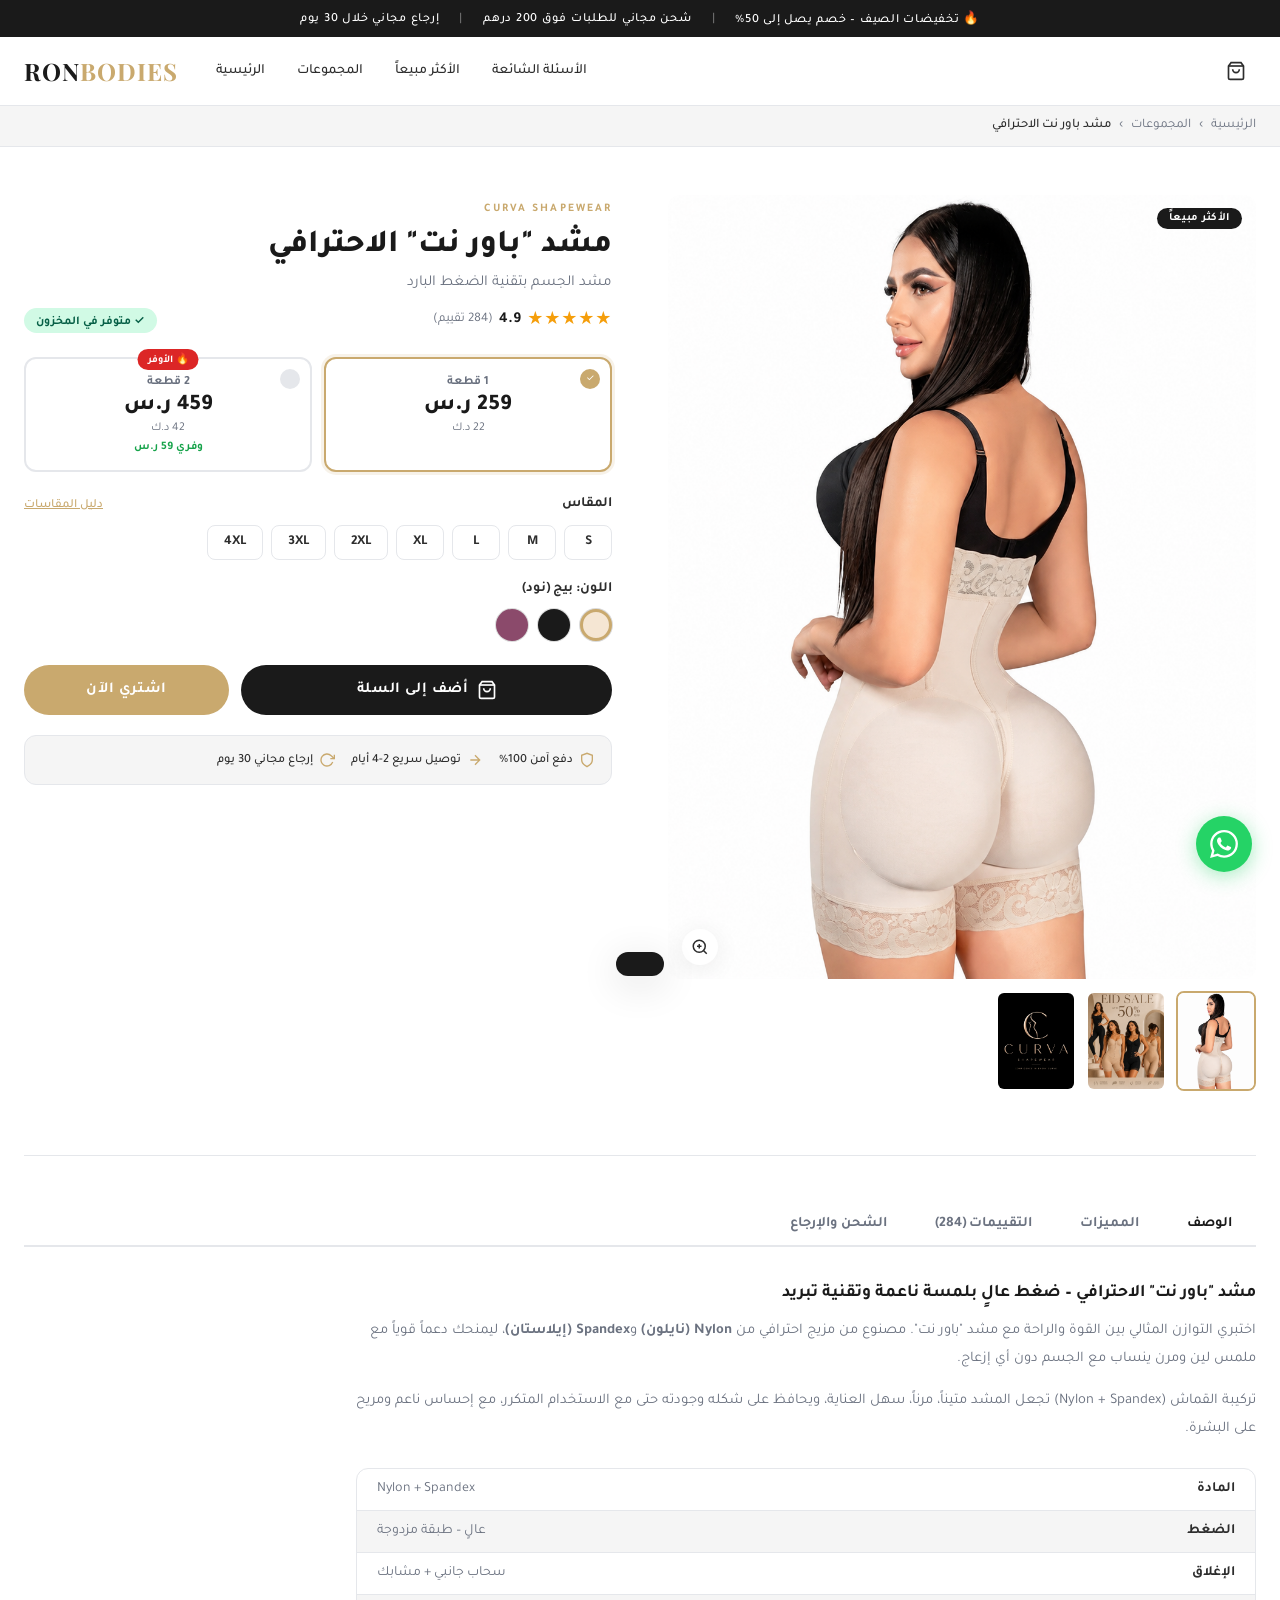
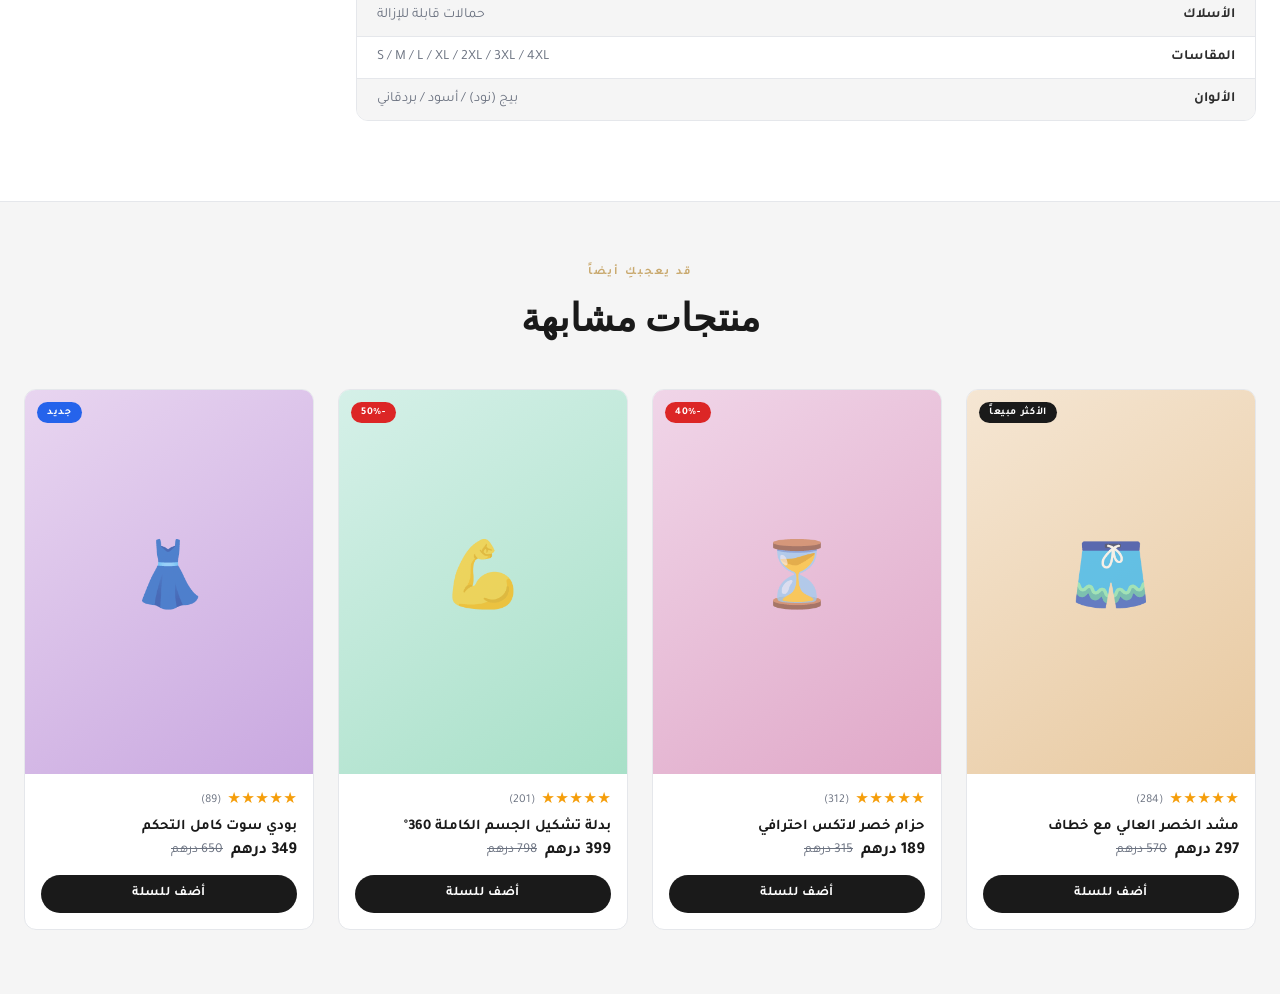
==== product.html @ 8ddd1f54 "Add PowerNet product page, real images, clickable cards - product.html: full Arabic product detail p" ====
<!DOCTYPE html>
<html lang="ar" dir="rtl">
<head>
  <meta charset="UTF-8" />
  <meta name="viewport" content="width=device-width, initial-scale=1.0" />
  <title>مشد باور نت الاحترافي – RonBodies</title>
  <link rel="stylesheet" href="css/styles.css" />
  <link rel="stylesheet" href="css/product.css" />
  <link rel="preconnect" href="https://fonts.googleapis.com" />
  <link href="https://fonts.googleapis.com/css2?family=Inter:wght@300;400;500;600;700;800&family=Playfair+Display:wght@400;600;700&family=Tajawal:wght@300;400;500;700;800&display=swap" rel="stylesheet" />
</head>
<body class="rtl-page">

  <!-- Announcement Bar -->
  <div class="announcement-bar">
    <div class="announcement-inner">
      <span>🔥 تخفيضات الصيف – خصم يصل إلى 50%</span>
      <span class="sep">|</span>
      <span>شحن مجاني للطلبات فوق 200 درهم</span>
      <span class="sep">|</span>
      <span>إرجاع مجاني خلال 30 يوم</span>
    </div>
  </div>

  <!-- Header -->
  <header class="header" id="mainHeader">
    <div class="header-inner">
      <button class="hamburger" id="hamburgerBtn"><span></span><span></span><span></span></button>
      <a href="index.html" class="logo">RON<span>BODIES</span></a>
      <nav class="nav-main">
        <ul>
          <li><a href="index.html">الرئيسية</a></li>
          <li><a href="index.html#collections">المجموعات</a></li>
          <li><a href="index.html#bestsellers">الأكثر مبيعاً</a></li>
          <li><a href="index.html#faq">الأسئلة الشائعة</a></li>
        </ul>
      </nav>
      <div class="header-actions">
        <button class="icon-btn" aria-label="Cart" onclick="toggleCart()">
          <svg width="20" height="20" viewBox="0 0 24 24" fill="none" stroke="currentColor" stroke-width="2"><path d="M6 2L3 6v14a2 2 0 0 0 2 2h14a2 2 0 0 0 2-2V6l-3-4z"/><line x1="3" y1="6" x2="21" y2="6"/><path d="M16 10a4 4 0 0 1-8 0"/></svg>
          <span class="cart-count" id="cartCount">0</span>
        </button>
      </div>
    </div>
  </header>

  <!-- Cart Drawer -->
  <div class="cart-overlay" id="cartOverlay" onclick="toggleCart()"></div>
  <aside class="cart-drawer" id="cartDrawer">
    <div class="cart-header">
      <h3>سلة التسوق (<span id="cartItemCount">0</span>)</h3>
      <button onclick="toggleCart()">✕</button>
    </div>
    <div class="cart-body" id="cartBody">
      <div class="cart-empty">
        <svg width="60" height="60" viewBox="0 0 24 24" fill="none" stroke="#ccc" stroke-width="1.5"><path d="M6 2L3 6v14a2 2 0 0 0 2 2h14a2 2 0 0 0 2-2V6l-3-4z"/><line x1="3" y1="6" x2="21" y2="6"/><path d="M16 10a4 4 0 0 1-8 0"/></svg>
        <p>السلة فارغة</p>
        <button onclick="toggleCart()">متابعة التسوق</button>
      </div>
    </div>
  </aside>

  <!-- Breadcrumb -->
  <div class="breadcrumb-bar">
    <div class="container">
      <nav class="breadcrumb">
        <a href="index.html">الرئيسية</a>
        <span>›</span>
        <a href="index.html#collections">المجموعات</a>
        <span>›</span>
        <span>مشد باور نت الاحترافي</span>
      </nav>
    </div>
  </div>

  <!-- Product Section -->
  <section class="product-page">
    <div class="container">
      <div class="product-layout">

        <!-- Image Gallery -->
        <div class="product-gallery">
          <div class="gallery-main">
            <img src="images/products/powernet-bodysuit.png" alt="مشد باور نت الاحترافي" id="mainImage" />
            <button class="gallery-zoom" onclick="openLightbox()">
              <svg width="18" height="18" viewBox="0 0 24 24" fill="none" stroke="currentColor" stroke-width="2"><circle cx="11" cy="11" r="8"/><path d="M21 21l-4.35-4.35"/><line x1="11" y1="8" x2="11" y2="14"/><line x1="8" y1="11" x2="14" y2="11"/></svg>
            </button>
            <div class="gallery-badge-wrap">
              <span class="gallery-badge">الأكثر مبيعاً</span>
            </div>
          </div>
          <div class="gallery-thumbs">
            <div class="thumb active" onclick="switchImage(this, 'images/products/powernet-bodysuit.png')">
              <img src="images/products/powernet-bodysuit.png" alt="صورة 1" />
            </div>
            <div class="thumb" onclick="switchImage(this, 'images/hero/hero-bg.png')">
              <img src="images/hero/hero-bg.png" alt="صورة 2" />
            </div>
            <div class="thumb" onclick="switchImage(this, 'images/logo/logo.png')">
              <img src="images/logo/logo.png" alt="الشعار" />
            </div>
          </div>
        </div>

        <!-- Product Info -->
        <div class="product-details" id="productDetails">

          <!-- Brand -->
          <div class="product-brand">CURVA SHAPEWEAR</div>

          <!-- Title -->
          <h1 class="product-title">مشد "باور نت" الاحترافي</h1>
          <p class="product-subtitle">مشد الجسم بتقنية الضغط البارد</p>

          <!-- Rating -->
          <div class="product-meta-row">
            <div class="product-rating-row">
              <span class="stars-lg">★★★★★</span>
              <span class="rating-num">4.9</span>
              <span class="rating-reviews">(284 تقييم)</span>
            </div>
            <span class="stock-badge">✓ متوفر في المخزون</span>
          </div>

          <!-- Pricing Box -->
          <div class="pricing-box">
            <div class="pricing-options">
              <div class="pricing-option active" id="qty1" onclick="selectQty(1)">
                <div class="pricing-option-inner">
                  <div class="pricing-qty-badge">1 قطعة</div>
                  <div class="pricing-amount">259 ر.س</div>
                  <div class="pricing-kwd">22 د.ك</div>
                </div>
                <div class="pricing-check">✓</div>
              </div>
              <div class="pricing-option" id="qty2" onclick="selectQty(2)">
                <div class="pricing-hot">🔥 الأوفر</div>
                <div class="pricing-option-inner">
                  <div class="pricing-qty-badge">2 قطعة</div>
                  <div class="pricing-amount">459 ر.س</div>
                  <div class="pricing-kwd">42 د.ك</div>
                </div>
                <div class="pricing-save">وفري 59 ر.س</div>
                <div class="pricing-check">✓</div>
              </div>
            </div>
          </div>

          <!-- Size Selector -->
          <div class="size-section">
            <div class="size-header">
              <span class="size-label">المقاس</span>
              <button class="size-guide-btn" onclick="toggleSizeGuide()">دليل المقاسات</button>
            </div>
            <div class="size-grid">
              <button class="sz-btn" onclick="selectSz(this)">S</button>
              <button class="sz-btn" onclick="selectSz(this)">M</button>
              <button class="sz-btn" onclick="selectSz(this)">L</button>
              <button class="sz-btn" onclick="selectSz(this)">XL</button>
              <button class="sz-btn" onclick="selectSz(this)">2XL</button>
              <button class="sz-btn" onclick="selectSz(this)">3XL</button>
              <button class="sz-btn" onclick="selectSz(this)">4XL</button>
            </div>
            <!-- Size Guide Popup -->
            <div class="size-guide-table" id="sizeGuideTable">
              <table>
                <thead><tr><th>المقاس</th><th>الخصر (سم)</th><th>الوركين (سم)</th><th>الوزن (كغ)</th></tr></thead>
                <tbody>
                  <tr><td>S</td><td>60–65</td><td>86–90</td><td>50–60</td></tr>
                  <tr><td>M</td><td>66–72</td><td>91–96</td><td>61–70</td></tr>
                  <tr><td>L</td><td>73–80</td><td>97–103</td><td>71–80</td></tr>
                  <tr><td>XL</td><td>81–88</td><td>104–110</td><td>81–93</td></tr>
                  <tr><td>2XL</td><td>89–96</td><td>111–118</td><td>94–105</td></tr>
                  <tr><td>3XL</td><td>97–105</td><td>119–127</td><td>106–120</td></tr>
                  <tr><td>4XL</td><td>106–115</td><td>128–136</td><td>121–135</td></tr>
                </tbody>
              </table>
            </div>
          </div>

          <!-- Color -->
          <div class="color-section">
            <span class="size-label">اللون: <strong id="colorName">بيج (نود)</strong></span>
            <div class="color-row">
              <button class="color-swatch active" style="background:#f5e6d3; border-color: var(--gold);" onclick="selectColor(this, 'بيج (نود)')"></button>
              <button class="color-swatch" style="background:#1a1a1a;" onclick="selectColor(this, 'أسود')"></button>
              <button class="color-swatch" style="background:#8b4a6b;" onclick="selectColor(this, 'بردقاني')"></button>
            </div>
          </div>

          <!-- CTA Buttons -->
          <div class="cta-buttons">
            <button class="btn-atc" id="atcBtn" onclick="handleAddToCart()">
              <svg width="20" height="20" viewBox="0 0 24 24" fill="none" stroke="currentColor" stroke-width="2"><path d="M6 2L3 6v14a2 2 0 0 0 2 2h14a2 2 0 0 0 2-2V6l-3-4z"/><line x1="3" y1="6" x2="21" y2="6"/><path d="M16 10a4 4 0 0 1-8 0"/></svg>
              أضف إلى السلة
            </button>
            <button class="btn-buynow" onclick="handleBuyNow()">اشتري الآن</button>
          </div>

          <!-- Trust Mini Badges -->
          <div class="trust-mini">
            <div class="trust-mini-item">
              <svg width="16" height="16" viewBox="0 0 24 24" fill="none" stroke="currentColor" stroke-width="2"><path d="M12 22s8-4 8-10V5l-8-3-8 3v7c0 6 8 10 8 10z"/></svg>
              دفع آمن 100%
            </div>
            <div class="trust-mini-item">
              <svg width="16" height="16" viewBox="0 0 24 24" fill="none" stroke="currentColor" stroke-width="2"><path d="M5 12h14M12 5l7 7-7 7"/></svg>
              توصيل سريع 2-4 أيام
            </div>
            <div class="trust-mini-item">
              <svg width="16" height="16" viewBox="0 0 24 24" fill="none" stroke="currentColor" stroke-width="2"><polyline points="23 4 23 10 17 10"/><path d="M20.49 15a9 9 0 1 1-2.12-9.36L23 10"/></svg>
              إرجاع مجاني 30 يوم
            </div>
          </div>

        </div>
      </div>

      <!-- Product Tabs -->
      <div class="product-tabs">
        <div class="tabs-nav">
          <button class="tab-btn active" onclick="switchTab(this, 'desc')">الوصف</button>
          <button class="tab-btn" onclick="switchTab(this, 'features')">المميزات</button>
          <button class="tab-btn" onclick="switchTab(this, 'reviews')">التقييمات (284)</button>
          <button class="tab-btn" onclick="switchTab(this, 'shipping')">الشحن والإرجاع</button>
        </div>

        <!-- Description Tab -->
        <div class="tab-panel active" id="tab-desc">
          <div class="tab-content-inner">
            <h3>مشد "باور نت" الاحترافي – ضغط عالٍ بلمسة ناعمة وتقنية تبريد</h3>
            <p>اختبري التوازن المثالي بين القوة والراحة مع مشد "باور نت". مصنوع من مزيج احترافي من <strong>Nylon (نايلون)</strong> و<strong>Spandex (إيلاستان)</strong>، ليمنحك دعماً قوياً مع ملمس لين ومرن ينساب مع الجسم دون أي إزعاج.</p>
            <p>تركيبة القماش (Nylon + Spandex) تجعل المشد متيناً، مرناً، سهل العناية، ويحافظ على شكله وجودته حتى مع الاستخدام المتكرر، مع إحساس ناعم ومريح على البشرة.</p>
            <div class="product-specs">
              <div class="spec-row"><span>المادة</span><span>Nylon + Spandex</span></div>
              <div class="spec-row"><span>الضغط</span><span>عالٍ – طبقة مزدوجة</span></div>
              <div class="spec-row"><span>الإغلاق</span><span>سحاب جانبي + مشابك</span></div>
              <div class="spec-row"><span>الأسلاك</span><span>حمالات قابلة للإزالة</span></div>
              <div class="spec-row"><span>المقاسات</span><span>S / M / L / XL / 2XL / 3XL / 4XL</span></div>
              <div class="spec-row"><span>الألوان</span><span>بيج (نود) / أسود / بردقاني</span></div>
            </div>
          </div>
        </div>

        <!-- Features Tab -->
        <div class="tab-panel" id="tab-features">
          <div class="tab-content-inner">
            <div class="features-grid">
              <div class="feature-item-card">
                <div class="feat-icon">💪</div>
                <h4>دعم الضغط المزدوج</h4>
                <p>نسيج "باور نت" مزدوج الطبقات يوفر شدّاً فعالاً لمنطقة البطن والخصر مع مرونة مريحة.</p>
              </div>
              <div class="feature-item-card">
                <div class="feat-icon">🧵</div>
                <h4>تركيبة مرنة وناعمة</h4>
                <p>مزيج Nylon + Spandex يمنح القماش قوة تحمل عالية مع نعومة فائقة وتمدد مثالي.</p>
              </div>
              <div class="feature-item-card">
                <div class="feat-icon">☀️</div>
                <h4>راحة طوال اليوم</h4>
                <p>القماش خفيف، لين، ولا يسبب تهيجاً حتى مع الاستخدام الطويل.</p>
              </div>
              <div class="feature-item-card">
                <div class="feat-icon">❄️</div>
                <h4>مواد مبردة فاخرة</h4>
                <p>بطانة داخلية تسمح بمرور الهواء وتحافظ على برودة البشرة طوال اليوم.</p>
              </div>
              <div class="feature-item-card">
                <div class="feat-icon">👁️</div>
                <h4>تصميم خفي وقابل للتعديل</h4>
                <p>سحاب جانبي ومشابك لضبط المقاس بدقة ومظهر غير مرئي تحت الملابس.</p>
              </div>
              <div class="feature-item-card">
                <div class="feat-icon">🔒</div>
                <h4>راحة عملية</h4>
                <p>سحاب سفلي ودانتيل بسيليكون يمنع الانزلاق أو الالتفاف أثناء الحركة.</p>
              </div>
            </div>
          </div>
        </div>

        <!-- Reviews Tab -->
        <div class="tab-panel" id="tab-reviews">
          <div class="tab-content-inner">
            <div class="reviews-summary">
              <div class="reviews-score">
                <span class="big-score">4.9</span>
                <div class="big-stars-row">★★★★★</div>
                <span>284 تقييم</span>
              </div>
              <div class="reviews-bars">
                <div class="bar-row"><span>5 ★</span><div class="bar-track"><div class="bar-fill" style="width:88%"></div></div><span>88%</span></div>
                <div class="bar-row"><span>4 ★</span><div class="bar-track"><div class="bar-fill" style="width:9%"></div></div><span>9%</span></div>
                <div class="bar-row"><span>3 ★</span><div class="bar-track"><div class="bar-fill" style="width:2%"></div></div><span>2%</span></div>
                <div class="bar-row"><span>2 ★</span><div class="bar-track"><div class="bar-fill" style="width:1%"></div></div><span>1%</span></div>
                <div class="bar-row"><span>1 ★</span><div class="bar-track"><div class="bar-fill" style="width:0%"></div></div><span>0%</span></div>
              </div>
            </div>
            <div class="reviews-list">
              <div class="review-item">
                <div class="ri-header">
                  <div class="ri-avatar">س</div>
                  <div>
                    <strong>سارة م.</strong>
                    <span class="ri-stars">★★★★★</span>
                  </div>
                  <span class="ri-date">15 مايو 2026</span>
                </div>
                <p>"جودة استثنائية! الضغط مثالي والقماش ناعم جداً. لاحظت الفرق من أول استخدام. التوصيل كان سريع جداً."</p>
                <span class="ri-verified">✓ مشترٍ موثق</span>
              </div>
              <div class="review-item">
                <div class="ri-header">
                  <div class="ri-avatar">ف</div>
                  <div>
                    <strong>فاطمة ع.</strong>
                    <span class="ri-stars">★★★★★</span>
                  </div>
                  <span class="ri-date">3 مايو 2026</span>
                </div>
                <p>"أفضل مشد جربته في حياتي! مريح، لا يسبب أي إزعاج حتى بعد ساعات طويلة. اشتريت قطعتين واستفدت من العرض."</p>
                <span class="ri-verified">✓ مشترٍ موثق</span>
              </div>
              <div class="review-item">
                <div class="ri-header">
                  <div class="ri-avatar">ل</div>
                  <div>
                    <strong>لينا ك.</strong>
                    <span class="ri-stars">★★★★★</span>
                  </div>
                  <span class="ri-date">28 أبريل 2026</span>
                </div>
                <p>"المقاس دقيق جداً وخدمة العملاء ممتازة. أنصح به بشدة لكل من تبحث عن مشد احترافي وفعال."</p>
                <span class="ri-verified">✓ مشترٍ موثق</span>
              </div>
            </div>
          </div>
        </div>

        <!-- Shipping Tab -->
        <div class="tab-panel" id="tab-shipping">
          <div class="tab-content-inner">
            <div class="shipping-grid">
              <div class="shipping-item">
                <svg width="32" height="32" viewBox="0 0 24 24" fill="none" stroke="var(--gold)" stroke-width="1.5"><path d="M5 12h14M12 5l7 7-7 7"/></svg>
                <h4>التوصيل داخل الإمارات</h4>
                <p>2-4 أيام عمل. شحن مجاني على الطلبات فوق 200 درهم.</p>
              </div>
              <div class="shipping-item">
                <svg width="32" height="32" viewBox="0 0 24 24" fill="none" stroke="var(--gold)" stroke-width="1.5"><path d="M5 12h14M12 5l7 7-7 7"/></svg>
                <h4>الشحن السريع</h4>
                <p>1-2 أيام عمل. متاح عند إتمام الطلب بتكلفة إضافية.</p>
              </div>
              <div class="shipping-item">
                <svg width="32" height="32" viewBox="0 0 24 24" fill="none" stroke="var(--gold)" stroke-width="1.5"><polyline points="23 4 23 10 17 10"/><path d="M20.49 15a9 9 0 1 1-2.12-9.36L23 10"/></svg>
                <h4>سياسة الإرجاع</h4>
                <p>30 يوماً للإرجاع والتبديل على المنتجات غير المستخدمة في عبوتها الأصلية.</p>
              </div>
              <div class="shipping-item">
                <svg width="32" height="32" viewBox="0 0 24 24" fill="none" stroke="var(--gold)" stroke-width="1.5"><path d="M22 16.92v3a2 2 0 0 1-2.18 2 19.79 19.79 0 0 1-8.63-3.07A19.5 19.5 0 0 1 4.19 12a19.79 19.79 0 0 1-3.07-8.67A2 2 0 0 1 3.11 2h3a2 2 0 0 1 2 1.72 12.84 12.84 0 0 0 .7 2.81 2 2 0 0 1-.45 2.11L7.09 9.91a16 16 0 0 0 6 6l1.27-1.27a2 2 0 0 1 2.11-.45 12.84 12.84 0 0 0 2.81.7A2 2 0 0 1 21 16.92z"/></svg>
                <h4>دعم العملاء</h4>
                <p>فريق دعم متاح 24/7 عبر واتساب أو البريد الإلكتروني لمساعدتك.</p>
              </div>
            </div>
          </div>
        </div>
      </div>
    </div>
  </section>

  <!-- Lightbox -->
  <div class="lightbox" id="lightbox" onclick="closeLightbox()">
    <button class="lightbox-close" onclick="closeLightbox()">✕</button>
    <img id="lightboxImg" src="" alt="" onclick="event.stopPropagation()" />
  </div>

  <!-- Related Products -->
  <section class="related-section">
    <div class="container">
      <div class="section-header">
        <p class="section-tag">قد يعجبكِ أيضاً</p>
        <h2 class="section-title">منتجات مشابهة</h2>
      </div>
      <div class="products-grid related-grid">
        <div class="product-card" onclick="window.location='product.html'">
          <div class="product-image">
            <div class="product-placeholder" style="background: linear-gradient(145deg, #f5e6d3, #e8c9a0);">
              <span class="product-placeholder-icon">🩳</span>
            </div>
            <div class="product-badges"><span class="badge bestseller">الأكثر مبيعاً</span></div>
          </div>
          <div class="product-info">
            <div class="product-rating"><span class="stars">★★★★★</span><span class="review-count">(284)</span></div>
            <h3 class="product-name">مشد الخصر العالي مع خطاف</h3>
            <div class="product-price"><span class="price-sale">297 درهم</span><span class="price-original">570 درهم</span></div>
            <button class="btn-add-cart" onclick="event.stopPropagation(); addToCart('مشد الخصر العالي مع خطاف', 297)">أضف للسلة</button>
          </div>
        </div>
        <div class="product-card" onclick="window.location='product.html'">
          <div class="product-image">
            <div class="product-placeholder" style="background: linear-gradient(145deg, #f0d5e8, #e0a8c8);">
              <span class="product-placeholder-icon">⏳</span>
            </div>
            <div class="product-badges"><span class="badge sale">-40%</span></div>
          </div>
          <div class="product-info">
            <div class="product-rating"><span class="stars">★★★★★</span><span class="review-count">(312)</span></div>
            <h3 class="product-name">حزام خصر لاتكس احترافي</h3>
            <div class="product-price"><span class="price-sale">189 درهم</span><span class="price-original">315 درهم</span></div>
            <button class="btn-add-cart" onclick="event.stopPropagation(); addToCart('حزام خصر لاتكس احترافي', 189)">أضف للسلة</button>
          </div>
        </div>
        <div class="product-card" onclick="window.location='product.html'">
          <div class="product-image">
            <div class="product-placeholder" style="background: linear-gradient(145deg, #d5f0e8, #a8e0c8);">
              <span class="product-placeholder-icon">💪</span>
            </div>
            <div class="product-badges"><span class="badge sale">-50%</span></div>
          </div>
          <div class="product-info">
            <div class="product-rating"><span class="stars">★★★★★</span><span class="review-count">(201)</span></div>
            <h3 class="product-name">بدلة تشكيل الجسم الكاملة 360°</h3>
            <div class="product-price"><span class="price-sale">399 درهم</span><span class="price-original">798 درهم</span></div>
            <button class="btn-add-cart" onclick="event.stopPropagation(); addToCart('بدلة تشكيل الجسم الكاملة 360°', 399)">أضف للسلة</button>
          </div>
        </div>
        <div class="product-card" onclick="window.location='product.html'">
          <div class="product-image">
            <div class="product-placeholder" style="background: linear-gradient(145deg, #e8d5f0, #c9a8e0);">
              <span class="product-placeholder-icon">👗</span>
            </div>
            <div class="product-badges"><span class="badge new">جديد</span></div>
          </div>
          <div class="product-info">
            <div class="product-rating"><span class="stars">★★★★★</span><span class="review-count">(89)</span></div>
            <h3 class="product-name">بودي سوت كامل التحكم</h3>
            <div class="product-price"><span class="price-sale">349 درهم</span><span class="price-original">650 درهم</span></div>
            <button class="btn-add-cart" onclick="event.stopPropagation(); addToCart('بودي سوت كامل التحكم', 349)">أضف للسلة</button>
          </div>
        </div>
      </div>
    </div>
  </section>

  <!-- WhatsApp Button -->
  <a class="whatsapp-float" href="https://wa.me/971585250000" target="_blank" aria-label="Chat on WhatsApp">
    <svg width="28" height="28" viewBox="0 0 24 24" fill="white"><path d="M17.472 14.382c-.297-.149-1.758-.867-2.03-.967-.273-.099-.471-.148-.67.15-.197.297-.767.966-.94 1.164-.173.199-.347.223-.644.075-.297-.15-1.255-.463-2.39-1.475-.883-.788-1.48-1.761-1.653-2.059-.173-.297-.018-.458.13-.606.134-.133.298-.347.446-.52.149-.174.198-.298.298-.497.099-.198.05-.371-.025-.52-.075-.149-.669-1.612-.916-2.207-.242-.579-.487-.5-.669-.51-.173-.008-.371-.01-.57-.01-.198 0-.52.074-.792.372-.272.297-1.04 1.016-1.04 2.479 0 1.462 1.065 2.875 1.213 3.074.149.198 2.096 3.2 5.077 4.487.709.306 1.262.489 1.694.625.712.227 1.36.195 1.871.118.571-.085 1.758-.719 2.006-1.413.248-.694.248-1.289.173-1.413-.074-.124-.272-.198-.57-.347m-5.421 7.403h-.004a9.87 9.87 0 01-5.031-1.378l-.361-.214-3.741.982.998-3.648-.235-.374a9.86 9.86 0 01-1.51-5.26c.001-5.45 4.436-9.884 9.888-9.884 2.64 0 5.122 1.03 6.988 2.898a9.825 9.825 0 012.893 6.994c-.003 5.45-4.437 9.884-9.885 9.884m8.413-18.297A11.815 11.815 0 0012.05 0C5.495 0 .16 5.335.157 11.892c0 2.096.547 4.142 1.588 5.945L.057 24l6.305-1.654a11.882 11.882 0 005.683 1.448h.005c6.554 0 11.89-5.335 11.893-11.893a11.821 11.821 0 00-3.48-8.413z"/></svg>
  </a>

  <!-- Toast -->
  <div class="toast" id="toast"></div>

  <script src="js/main.js"></script>
  <script src="js/product.js"></script>
</body>
</html>
---- css/styles.css ----
/* ===== RESET & BASE ===== */
*, *::before, *::after { box-sizing: border-box; margin: 0; padding: 0; }
html { scroll-behavior: smooth; font-size: 16px; }
body { font-family: 'Inter', sans-serif; color: #1a1a1a; background: #fff; overflow-x: hidden; }
a { text-decoration: none; color: inherit; }
ul { list-style: none; }
img { max-width: 100%; display: block; }
button { cursor: pointer; border: none; background: none; font-family: inherit; }

/* ===== CSS VARIABLES ===== */
:root {
  --gold: #c9a96e;
  --gold-dark: #a8863d;
  --black: #1a1a1a;
  --dark: #2d2d2d;
  --gray: #6b7280;
  --light-gray: #f5f5f5;
  --border: #e5e7eb;
  --white: #ffffff;
  --shadow: 0 4px 24px rgba(0,0,0,0.08);
  --shadow-lg: 0 8px 40px rgba(0,0,0,0.14);
  --radius: 12px;
  --radius-sm: 8px;
  --transition: 0.25s ease;
}

/* ===== ANNOUNCEMENT BAR ===== */
.announcement-bar {
  background: var(--black);
  color: var(--white);
  text-align: center;
  padding: 10px 16px;
  font-size: 0.78rem;
  font-weight: 500;
  letter-spacing: 0.06em;
  overflow: hidden;
}
.announcement-inner {
  display: flex;
  justify-content: center;
  align-items: center;
  gap: 20px;
  flex-wrap: wrap;
}
.announcement-inner .sep { opacity: 0.4; }

/* ===== HEADER ===== */
.header {
  position: sticky;
  top: 0;
  z-index: 900;
  background: var(--white);
  border-bottom: 1px solid var(--border);
  transition: box-shadow var(--transition);
}
.header.scrolled { box-shadow: var(--shadow); }
.header-inner {
  max-width: 1280px;
  margin: 0 auto;
  padding: 0 24px;
  height: 68px;
  display: flex;
  align-items: center;
  gap: 24px;
}

.logo {
  font-family: 'Playfair Display', serif;
  font-size: 1.5rem;
  font-weight: 700;
  color: var(--black);
  letter-spacing: 0.04em;
  white-space: nowrap;
}
.logo span { color: var(--gold); }

.nav-main { flex: 1; }
.nav-main ul { display: flex; align-items: center; gap: 4px; }
.nav-main ul li { position: relative; }
.nav-main ul li a {
  display: flex;
  align-items: center;
  gap: 4px;
  padding: 8px 14px;
  font-size: 0.88rem;
  font-weight: 500;
  color: var(--dark);
  border-radius: var(--radius-sm);
  transition: color var(--transition), background var(--transition);
}
.nav-main ul li a:hover { color: var(--gold); background: #faf7f0; }

.dropdown {
  display: none;
  position: absolute;
  top: calc(100% + 8px);
  left: 0;
  background: var(--white);
  border: 1px solid var(--border);
  border-radius: var(--radius);
  box-shadow: var(--shadow-lg);
  padding: 8px;
  min-width: 200px;
  z-index: 100;
}
.dropdown li a { padding: 10px 16px; font-size: 0.85rem; border-radius: var(--radius-sm); }
.has-dropdown:hover .dropdown { display: block; }

.header-actions { display: flex; align-items: center; gap: 4px; margin-left: auto; }
.icon-btn {
  width: 40px; height: 40px;
  display: flex; align-items: center; justify-content: center;
  border-radius: 50%;
  color: var(--dark);
  transition: background var(--transition), color var(--transition);
  position: relative;
}
.icon-btn:hover { background: var(--light-gray); color: var(--gold); }
.cart-count {
  position: absolute;
  top: 2px; right: 2px;
  background: var(--gold);
  color: white;
  font-size: 0.6rem;
  font-weight: 700;
  width: 16px; height: 16px;
  border-radius: 50%;
  display: flex; align-items: center; justify-content: center;
  display: none;
}
.cart-count.visible { display: flex; }

/* Hamburger */
.hamburger { display: none; flex-direction: column; gap: 5px; padding: 8px; border-radius: 6px; }
.hamburger span { display: block; width: 22px; height: 2px; background: var(--black); border-radius: 2px; transition: var(--transition); }
.hamburger:hover span { background: var(--gold); }

/* Search Bar */
.search-bar {
  border-top: 1px solid var(--border);
  max-height: 0;
  overflow: hidden;
  transition: max-height 0.3s ease;
}
.search-bar.open { max-height: 80px; }
.search-inner {
  max-width: 600px;
  margin: 0 auto;
  padding: 12px 24px;
  display: flex;
  align-items: center;
  gap: 10px;
}
.search-inner input {
  flex: 1;
  border: none;
  outline: none;
  font-size: 0.95rem;
  color: var(--dark);
}
.search-inner button { color: var(--gray); font-size: 1.1rem; }
.search-inner button:hover { color: var(--black); }

/* Mobile Nav */
.mobile-nav-overlay {
  display: none;
  position: fixed; inset: 0;
  background: rgba(0,0,0,0.5);
  z-index: 950;
}
.mobile-nav-overlay.open { display: block; }
.mobile-nav {
  position: fixed;
  top: 0; left: 0;
  width: 280px; height: 100%;
  background: var(--white);
  z-index: 1000;
  padding: 24px;
  transform: translateX(-100%);
  transition: transform 0.3s ease;
}
.mobile-nav.open { transform: translateX(0); }
.mobile-nav-close {
  display: block;
  margin-left: auto;
  margin-bottom: 24px;
  font-size: 1.3rem;
  color: var(--gray);
}
.mobile-nav ul li a {
  display: block;
  padding: 14px 0;
  font-size: 1rem;
  font-weight: 500;
  border-bottom: 1px solid var(--border);
  color: var(--dark);
  transition: color var(--transition);
}
.mobile-nav ul li a:hover { color: var(--gold); }

/* Cart Drawer */
.cart-overlay {
  display: none;
  position: fixed; inset: 0;
  background: rgba(0,0,0,0.4);
  z-index: 950;
}
.cart-overlay.open { display: block; }
.cart-drawer {
  position: fixed;
  top: 0; right: 0;
  width: 380px; height: 100%;
  background: var(--white);
  z-index: 1000;
  transform: translateX(100%);
  transition: transform 0.3s ease;
  display: flex;
  flex-direction: column;
}
.cart-drawer.open { transform: translateX(0); }
.cart-header {
  display: flex;
  align-items: center;
  justify-content: space-between;
  padding: 20px 24px;
  border-bottom: 1px solid var(--border);
}
.cart-header h3 { font-size: 1rem; font-weight: 600; }
.cart-header button { font-size: 1.2rem; color: var(--gray); }
.cart-header button:hover { color: var(--black); }
.cart-body { flex: 1; overflow-y: auto; padding: 24px; }
.cart-empty {
  display: flex;
  flex-direction: column;
  align-items: center;
  justify-content: center;
  gap: 12px;
  height: 100%;
  text-align: center;
  color: var(--gray);
}
.cart-empty p { font-size: 0.95rem; }
.cart-empty button {
  background: var(--black);
  color: white;
  padding: 10px 24px;
  border-radius: 50px;
  font-size: 0.85rem;
  font-weight: 500;
  transition: background var(--transition);
}
.cart-empty button:hover { background: var(--gold); }

/* Cart Items */
.cart-item {
  display: flex;
  gap: 14px;
  padding: 14px 0;
  border-bottom: 1px solid var(--border);
}
.cart-item-img {
  width: 64px; height: 64px;
  border-radius: var(--radius-sm);
  background: var(--light-gray);
  display: flex; align-items: center; justify-content: center;
  font-size: 1.4rem;
  flex-shrink: 0;
}
.cart-item-info { flex: 1; }
.cart-item-name { font-size: 0.85rem; font-weight: 600; margin-bottom: 4px; }
.cart-item-price { color: var(--gold); font-weight: 700; font-size: 0.9rem; }
.cart-item-remove { color: var(--gray); font-size: 0.75rem; margin-top: 6px; display: block; cursor: pointer; }
.cart-item-remove:hover { color: #e53e3e; }

.cart-footer {
  padding: 20px 24px;
  border-top: 1px solid var(--border);
}
.cart-total {
  display: flex;
  justify-content: space-between;
  font-weight: 600;
  margin-bottom: 14px;
}
.cart-total span:last-child { color: var(--gold); }
.cart-checkout-btn {
  width: 100%;
  background: var(--black);
  color: white;
  padding: 14px;
  border-radius: 50px;
  font-size: 0.9rem;
  font-weight: 600;
  letter-spacing: 0.05em;
  transition: background var(--transition);
}
.cart-checkout-btn:hover { background: var(--gold); }

/* ===== HERO ===== */
.hero {
  position: relative;
  min-height: 85vh;
  display: flex;
  flex-direction: column;
  overflow: hidden;
}
.hero-slides { flex: 1; position: relative; }
.hero-slide {
  position: absolute;
  inset: 0;
  display: flex;
  align-items: center;
  opacity: 0;
  transition: opacity 0.7s ease;
  min-height: 75vh;
}
.hero-slide.active { opacity: 1; position: relative; }
.hero-content {
  max-width: 1280px;
  margin: 0 auto;
  padding: 80px 24px 40px;
  color: white;
  max-width: 600px;
  padding-left: 10%;
}
.hero-tag {
  font-size: 0.75rem;
  font-weight: 600;
  letter-spacing: 0.18em;
  color: var(--gold);
  margin-bottom: 16px;
}
.hero-content h1 {
  font-family: 'Playfair Display', serif;
  font-size: clamp(2.4rem, 5vw, 4rem);
  font-weight: 700;
  line-height: 1.15;
  margin-bottom: 20px;
  color: white;
}
.hero-content h1 span { color: var(--gold); }
.hero-desc {
  font-size: 1rem;
  line-height: 1.7;
  color: rgba(255,255,255,0.8);
  margin-bottom: 32px;
  max-width: 440px;
}
.hero-buttons { display: flex; gap: 14px; flex-wrap: wrap; margin-bottom: 28px; }
.hero-sale-badge {
  display: inline-block;
  background: var(--gold);
  color: white;
  font-size: 0.75rem;
  font-weight: 700;
  letter-spacing: 0.1em;
  padding: 6px 16px;
  border-radius: 50px;
}
.hero-arrow {
  position: absolute;
  top: 50%;
  transform: translateY(-50%);
  background: rgba(255,255,255,0.15);
  color: white;
  width: 44px; height: 44px;
  border-radius: 50%;
  font-size: 1.6rem;
  display: flex; align-items: center; justify-content: center;
  backdrop-filter: blur(8px);
  border: 1px solid rgba(255,255,255,0.2);
  transition: background var(--transition);
  z-index: 5;
}
.hero-arrow:hover { background: rgba(255,255,255,0.3); }
.hero-arrow.prev { left: 20px; }
.hero-arrow.next { right: 20px; }
.hero-dots {
  position: absolute;
  bottom: 80px;
  left: 50%;
  transform: translateX(-50%);
  display: flex;
  gap: 8px;
  z-index: 5;
}
.dot {
  width: 8px; height: 8px;
  border-radius: 50%;
  background: rgba(255,255,255,0.4);
  cursor: pointer;
  transition: background var(--transition), transform var(--transition);
}
.dot.active { background: var(--gold); transform: scale(1.3); }

/* Countdown */
.countdown-bar {
  background: rgba(0,0,0,0.6);
  backdrop-filter: blur(12px);
  border-top: 1px solid rgba(255,255,255,0.1);
  display: flex;
  align-items: center;
  justify-content: center;
  gap: 20px;
  padding: 14px 24px;
}
.countdown-label {
  color: var(--gold);
  font-size: 0.8rem;
  font-weight: 700;
  letter-spacing: 0.1em;
}
.countdown-timer { display: flex; align-items: center; gap: 8px; }
.time-box {
  display: flex;
  flex-direction: column;
  align-items: center;
  background: rgba(255,255,255,0.12);
  border: 1px solid rgba(255,255,255,0.15);
  border-radius: 6px;
  padding: 6px 14px;
  min-width: 52px;
}
.time-box span {
  font-size: 1.3rem;
  font-weight: 700;
  color: white;
  line-height: 1;
}
.time-box small {
  font-size: 0.55rem;
  letter-spacing: 0.1em;
  color: rgba(255,255,255,0.5);
  margin-top: 2px;
}
.colon { color: white; font-size: 1.2rem; font-weight: 700; margin-bottom: 10px; }

/* ===== TRUST BAR ===== */
.trust-bar {
  background: var(--light-gray);
  border-bottom: 1px solid var(--border);
  padding: 28px 24px;
}
.trust-items {
  display: flex;
  justify-content: center;
  gap: 48px;
  flex-wrap: wrap;
}
.trust-item {
  display: flex;
  align-items: center;
  gap: 12px;
  color: var(--dark);
}
.trust-item svg { color: var(--gold); flex-shrink: 0; }
.trust-item div { display: flex; flex-direction: column; }
.trust-item strong { font-size: 0.88rem; font-weight: 600; }
.trust-item span { font-size: 0.78rem; color: var(--gray); }

/* ===== CONTAINER ===== */
.container { max-width: 1280px; margin: 0 auto; padding: 0 24px; }

/* ===== SECTION HEADER ===== */
.section-header { text-align: center; margin-bottom: 48px; }
.section-tag {
  font-size: 0.72rem;
  font-weight: 700;
  letter-spacing: 0.18em;
  color: var(--gold);
  text-transform: uppercase;
  margin-bottom: 10px;
}
.section-title {
  font-family: 'Playfair Display', serif;
  font-size: clamp(1.8rem, 3vw, 2.5rem);
  font-weight: 700;
  color: var(--black);
  margin-bottom: 12px;
}
.section-sub { color: var(--gray); font-size: 0.95rem; max-width: 480px; margin: 0 auto; }

/* ===== COLLECTIONS ===== */
.collections-section { padding: 80px 0; }
.collections-grid {
  display: grid;
  grid-template-columns: repeat(4, 1fr);
  gap: 20px;
}
.collection-card {
  border-radius: var(--radius);
  overflow: hidden;
  cursor: pointer;
  transition: transform var(--transition), box-shadow var(--transition);
  border: 1px solid var(--border);
}
.collection-card:hover { transform: translateY(-4px); box-shadow: var(--shadow-lg); }
.collection-img {
  height: 160px;
  display: flex;
  align-items: center;
  justify-content: center;
}
.collection-icon { font-size: 3rem; }
.collection-info {
  padding: 16px;
  background: var(--white);
  border-top: 1px solid var(--border);
}
.collection-info h3 { font-size: 0.95rem; font-weight: 600; margin-bottom: 4px; }
.collection-info span { font-size: 0.78rem; color: var(--gray); }

/* ===== PRODUCTS ===== */
.products-section { padding: 80px 0; background: var(--light-gray); }
.filter-tabs {
  display: flex;
  justify-content: center;
  gap: 8px;
  margin-bottom: 40px;
  flex-wrap: wrap;
}
.filter-tab {
  padding: 8px 20px;
  border-radius: 50px;
  font-size: 0.85rem;
  font-weight: 500;
  color: var(--gray);
  border: 1px solid var(--border);
  background: var(--white);
  transition: all var(--transition);
}
.filter-tab:hover { color: var(--gold); border-color: var(--gold); }
.filter-tab.active {
  background: var(--black);
  color: white;
  border-color: var(--black);
}
.products-grid {
  display: grid;
  grid-template-columns: repeat(4, 1fr);
  gap: 24px;
}
.product-card {
  background: var(--white);
  border-radius: var(--radius);
  overflow: hidden;
  border: 1px solid var(--border);
  transition: transform var(--transition), box-shadow var(--transition);
}
.product-card:hover { transform: translateY(-4px); box-shadow: var(--shadow-lg); }
.product-card.hidden { display: none; }

.product-image {
  position: relative;
  aspect-ratio: 3/4;
  overflow: hidden;
  background: var(--light-gray);
}
.product-placeholder {
  width: 100%; height: 100%;
  display: flex;
  align-items: center;
  justify-content: center;
  transition: transform 0.4s ease;
}
.product-card:hover .product-placeholder { transform: scale(1.05); }

/* Real product images inside cards */
.product-image img {
  width: 100%;
  height: 100%;
  object-fit: cover;
  display: block;
  transition: transform 0.4s ease;
}
.product-card:hover .product-image img { transform: scale(1.05); }
.product-placeholder-icon { font-size: 4rem; opacity: 0.7; }

.product-badges {
  position: absolute;
  top: 12px; left: 12px;
  display: flex;
  flex-direction: column;
  gap: 6px;
}
.badge {
  font-size: 0.65rem;
  font-weight: 700;
  letter-spacing: 0.06em;
  padding: 4px 10px;
  border-radius: 50px;
  white-space: nowrap;
}
.badge.bestseller { background: var(--black); color: white; }
.badge.new { background: #2563eb; color: white; }
.badge.sale { background: #dc2626; color: white; }

.product-actions {
  position: absolute;
  top: 12px; right: 12px;
  display: flex;
  flex-direction: column;
  gap: 8px;
  opacity: 0;
  transform: translateX(10px);
  transition: opacity var(--transition), transform var(--transition);
}
.product-card:hover .product-actions { opacity: 1; transform: translateX(0); }
.wishlist-btn {
  width: 36px; height: 36px;
  border-radius: 50%;
  background: white;
  display: flex; align-items: center; justify-content: center;
  box-shadow: var(--shadow);
  transition: all var(--transition);
}
.wishlist-btn:hover { background: #fee2e2; color: #dc2626; }
.wishlist-btn.active svg { fill: #dc2626; stroke: #dc2626; }
.quick-view-btn {
  background: white;
  font-size: 0.7rem;
  font-weight: 600;
  padding: 6px 12px;
  border-radius: 50px;
  box-shadow: var(--shadow);
  white-space: nowrap;
  transition: all var(--transition);
}
.quick-view-btn:hover { background: var(--black); color: white; }

.product-info { padding: 16px; }
.product-rating { display: flex; align-items: center; gap: 6px; margin-bottom: 8px; }
.stars { color: #f59e0b; font-size: 0.85rem; }
.review-count { font-size: 0.75rem; color: var(--gray); }
.product-name { font-size: 0.92rem; font-weight: 600; margin-bottom: 4px; line-height: 1.3; }
.product-desc { font-size: 0.75rem; color: var(--gray); margin-bottom: 10px; }
.product-colors { display: flex; gap: 6px; margin-bottom: 12px; }
.color-dot {
  width: 18px; height: 18px;
  border-radius: 50%;
  border: 2px solid transparent;
  cursor: pointer;
  transition: border-color var(--transition);
  box-shadow: 0 0 0 1px rgba(0,0,0,0.15);
}
.color-dot:hover, .color-dot.active { border-color: var(--gold); }
.product-price { display: flex; align-items: center; gap: 8px; margin-bottom: 14px; }
.price-sale { font-size: 1.05rem; font-weight: 700; color: var(--black); }
.price-original { font-size: 0.85rem; color: var(--gray); text-decoration: line-through; }
.btn-add-cart {
  width: 100%;
  background: var(--black);
  color: white;
  padding: 11px;
  border-radius: 50px;
  font-size: 0.82rem;
  font-weight: 600;
  letter-spacing: 0.05em;
  transition: background var(--transition);
}
.btn-add-cart:hover { background: var(--gold); }

.load-more-wrap { text-align: center; margin-top: 40px; }

/* ===== BUTTONS ===== */
.btn-primary {
  display: inline-block;
  background: var(--gold);
  color: white;
  padding: 13px 28px;
  border-radius: 50px;
  font-size: 0.88rem;
  font-weight: 600;
  letter-spacing: 0.05em;
  transition: background var(--transition), transform var(--transition);
  border: none;
  cursor: pointer;
}
.btn-primary:hover { background: var(--gold-dark); transform: translateY(-1px); }
.btn-outline-light {
  display: inline-block;
  border: 2px solid rgba(255,255,255,0.5);
  color: white;
  padding: 11px 26px;
  border-radius: 50px;
  font-size: 0.88rem;
  font-weight: 600;
  letter-spacing: 0.05em;
  transition: all var(--transition);
}
.btn-outline-light:hover { border-color: white; background: rgba(255,255,255,0.1); }
.btn-outline-dark {
  display: inline-block;
  border: 2px solid var(--black);
  color: var(--black);
  padding: 12px 32px;
  border-radius: 50px;
  font-size: 0.88rem;
  font-weight: 600;
  letter-spacing: 0.05em;
  transition: all var(--transition);
  cursor: pointer;
}
.btn-outline-dark:hover { background: var(--black); color: white; }

/* ===== QUICK VIEW MODAL ===== */
.modal-overlay {
  display: none;
  position: fixed; inset: 0;
  background: rgba(0,0,0,0.5);
  z-index: 2000;
  align-items: center;
  justify-content: center;
  padding: 24px;
}
.modal-overlay.open { display: flex; }
.modal-box {
  background: white;
  border-radius: var(--radius);
  max-width: 600px;
  width: 100%;
  padding: 32px;
  position: relative;
  max-height: 90vh;
  overflow-y: auto;
}
.modal-close {
  position: absolute;
  top: 16px; right: 16px;
  font-size: 1.2rem;
  color: var(--gray);
  width: 32px; height: 32px;
  border-radius: 50%;
  display: flex; align-items: center; justify-content: center;
  transition: background var(--transition);
}
.modal-close:hover { background: var(--light-gray); }
.modal-product-icon {
  font-size: 5rem;
  text-align: center;
  padding: 24px;
  background: var(--light-gray);
  border-radius: var(--radius);
  margin-bottom: 20px;
}
.modal-product-name { font-size: 1.2rem; font-weight: 700; margin-bottom: 8px; }
.modal-product-price { font-size: 1.4rem; font-weight: 700; color: var(--gold); margin-bottom: 16px; }
.modal-product-desc { font-size: 0.9rem; color: var(--gray); margin-bottom: 20px; line-height: 1.6; }
.modal-size-label { font-size: 0.85rem; font-weight: 600; margin-bottom: 10px; }
.modal-sizes { display: flex; gap: 8px; flex-wrap: wrap; margin-bottom: 20px; }
.size-btn {
  padding: 8px 16px;
  border: 1px solid var(--border);
  border-radius: var(--radius-sm);
  font-size: 0.85rem;
  transition: all var(--transition);
}
.size-btn:hover, .size-btn.active { border-color: var(--black); background: var(--black); color: white; }
.modal-add-btn {
  width: 100%;
  background: var(--black);
  color: white;
  padding: 14px;
  border-radius: 50px;
  font-size: 0.95rem;
  font-weight: 600;
  transition: background var(--transition);
}
.modal-add-btn:hover { background: var(--gold); }

/* ===== FEATURE BANNER ===== */
.feature-banner { background: var(--black); padding: 80px 0; }
.feature-banner-inner {
  max-width: 1280px;
  margin: 0 auto;
  padding: 0 24px;
  display: grid;
  grid-template-columns: 1fr 1fr;
  gap: 60px;
  align-items: center;
}
.feature-text { color: white; }
.feature-text h2 {
  font-family: 'Playfair Display', serif;
  font-size: clamp(1.8rem, 3vw, 2.8rem);
  font-weight: 700;
  color: white;
  margin-bottom: 20px;
  line-height: 1.2;
}
.feature-text p { color: rgba(255,255,255,0.75); line-height: 1.8; margin-bottom: 24px; font-size: 0.95rem; }
.feature-list { list-style: none; margin-bottom: 32px; }
.feature-list li {
  color: rgba(255,255,255,0.85);
  padding: 8px 0;
  font-size: 0.9rem;
  display: flex;
  gap: 8px;
}
.feature-list li::before { content: none; }

.feature-visual { display: flex; justify-content: center; }
.feature-image-placeholder {
  width: 100%;
  max-width: 400px;
  aspect-ratio: 1;
  border-radius: var(--radius);
  background: linear-gradient(135deg, #2d2d2d 0%, #1a1a1a 100%);
  border: 1px solid rgba(255,255,255,0.1);
  display: flex;
  align-items: center;
  justify-content: center;
}
.feature-stats {
  display: grid;
  grid-template-columns: 1fr 1fr;
  gap: 24px;
  padding: 32px;
  width: 100%;
}
.stat:last-child { grid-column: 1 / -1; text-align: center; }
.stat { text-align: center; }
.stat-number {
  display: block;
  font-family: 'Playfair Display', serif;
  font-size: 2.2rem;
  font-weight: 700;
  color: var(--gold);
  margin-bottom: 4px;
}
.stat-label { font-size: 0.78rem; color: rgba(255,255,255,0.5); letter-spacing: 0.05em; }

/* ===== REVIEWS ===== */
.reviews-section { padding: 80px 0; }
.overall-rating {
  display: flex;
  align-items: center;
  justify-content: center;
  gap: 10px;
  margin-top: 14px;
}
.big-stars { color: #f59e0b; font-size: 1.4rem; }
.big-rating { font-size: 1.6rem; font-weight: 700; }
.total-reviews { color: var(--gray); font-size: 0.88rem; }
.reviews-grid {
  display: grid;
  grid-template-columns: repeat(3, 1fr);
  gap: 24px;
}
.review-card {
  background: white;
  border: 1px solid var(--border);
  border-radius: var(--radius);
  padding: 28px;
  transition: box-shadow var(--transition);
}
.review-card:hover { box-shadow: var(--shadow-lg); }
.review-stars { color: #f59e0b; font-size: 1rem; margin-bottom: 14px; }
.review-text {
  font-size: 0.9rem;
  color: var(--dark);
  line-height: 1.7;
  margin-bottom: 20px;
  font-style: italic;
}
.reviewer { display: flex; align-items: center; gap: 12px; margin-bottom: 12px; }
.reviewer-avatar {
  width: 40px; height: 40px;
  border-radius: 50%;
  background: var(--gold);
  color: white;
  display: flex; align-items: center; justify-content: center;
  font-weight: 700;
  font-size: 0.95rem;
  flex-shrink: 0;
}
.reviewer div { display: flex; flex-direction: column; }
.reviewer strong { font-size: 0.88rem; }
.reviewer span { font-size: 0.75rem; color: var(--gray); }
.verified-badge { font-size: 0.72rem; color: #16a34a; font-weight: 500; }

/* ===== FAQ ===== */
.faq-section { padding: 80px 0; background: var(--light-gray); }
.faq-list { max-width: 760px; margin: 0 auto; display: flex; flex-direction: column; gap: 12px; }
.faq-item {
  background: white;
  border-radius: var(--radius);
  border: 1px solid var(--border);
  overflow: hidden;
}
.faq-question {
  width: 100%;
  display: flex;
  align-items: center;
  justify-content: space-between;
  padding: 20px 24px;
  font-size: 0.95rem;
  font-weight: 600;
  color: var(--dark);
  text-align: left;
  gap: 12px;
  transition: color var(--transition);
}
.faq-question:hover { color: var(--gold); }
.faq-question svg { flex-shrink: 0; transition: transform 0.3s ease; }
.faq-question.open svg { transform: rotate(180deg); }
.faq-answer {
  max-height: 0;
  overflow: hidden;
  transition: max-height 0.35s ease, padding 0.35s ease;
}
.faq-answer.open { max-height: 300px; }
.faq-answer p {
  padding: 0 24px 20px;
  font-size: 0.9rem;
  color: var(--gray);
  line-height: 1.8;
}

/* ===== NEWSLETTER ===== */
.newsletter-section { background: var(--black); padding: 80px 0; }
.newsletter-inner {
  display: flex;
  align-items: center;
  gap: 60px;
  flex-wrap: wrap;
}
.newsletter-text { flex: 1; min-width: 260px; }
.newsletter-text h2 {
  font-family: 'Playfair Display', serif;
  font-size: clamp(1.6rem, 3vw, 2.2rem);
  font-weight: 700;
  color: white;
  margin-bottom: 12px;
}
.newsletter-text p { color: rgba(255,255,255,0.7); font-size: 0.95rem; line-height: 1.7; }
.newsletter-form { flex: 1; min-width: 280px; }
.newsletter-inputs { display: flex; gap: 10px; margin-bottom: 10px; }
.newsletter-inputs input {
  flex: 1;
  padding: 13px 18px;
  border-radius: 50px;
  border: 1px solid rgba(255,255,255,0.2);
  background: rgba(255,255,255,0.08);
  color: white;
  font-size: 0.88rem;
  outline: none;
  transition: border-color var(--transition);
}
.newsletter-inputs input::placeholder { color: rgba(255,255,255,0.4); }
.newsletter-inputs input:focus { border-color: var(--gold); }
.newsletter-privacy { font-size: 0.72rem; color: rgba(255,255,255,0.4); }

/* ===== FOOTER ===== */
.footer { background: #111; color: rgba(255,255,255,0.75); padding: 60px 0 0; }
.footer-grid {
  display: grid;
  grid-template-columns: 2fr 1fr 1fr 1.5fr;
  gap: 48px;
  padding-bottom: 48px;
  border-bottom: 1px solid rgba(255,255,255,0.08);
}
.footer-logo { font-size: 1.6rem; margin-bottom: 14px; display: block; }
.footer-brand p { font-size: 0.85rem; line-height: 1.8; color: rgba(255,255,255,0.55); margin-bottom: 20px; }
.social-links { display: flex; gap: 12px; }
.social-links a {
  width: 38px; height: 38px;
  border-radius: 50%;
  border: 1px solid rgba(255,255,255,0.15);
  display: flex; align-items: center; justify-content: center;
  color: rgba(255,255,255,0.6);
  transition: all var(--transition);
}
.social-links a:hover { border-color: var(--gold); color: var(--gold); background: rgba(201,169,110,0.1); }
.footer-links h4 { font-size: 0.88rem; font-weight: 600; color: white; margin-bottom: 16px; letter-spacing: 0.05em; }
.footer-links ul li { margin-bottom: 10px; }
.footer-links ul li a { font-size: 0.83rem; color: rgba(255,255,255,0.55); transition: color var(--transition); }
.footer-links ul li a:hover { color: var(--gold); }
.footer-contact h4 { font-size: 0.88rem; font-weight: 600; color: white; margin-bottom: 16px; }
.footer-contact p {
  display: flex;
  align-items: center;
  gap: 8px;
  font-size: 0.83rem;
  color: rgba(255,255,255,0.55);
  margin-bottom: 8px;
}
.footer-contact p svg { flex-shrink: 0; color: var(--gold); }
.support-hours { font-size: 0.75rem !important; color: var(--gold) !important; font-weight: 600; margin-top: 4px; }
.payment-icons { display: flex; gap: 8px; flex-wrap: wrap; margin-top: 16px; }
.pay-icon {
  background: rgba(255,255,255,0.08);
  border: 1px solid rgba(255,255,255,0.12);
  border-radius: 4px;
  padding: 4px 10px;
  font-size: 0.68rem;
  font-weight: 600;
  color: rgba(255,255,255,0.6);
  white-space: nowrap;
}
.footer-bottom {
  display: flex;
  align-items: center;
  justify-content: space-between;
  padding: 20px 0;
  flex-wrap: wrap;
  gap: 12px;
}
.footer-bottom p { font-size: 0.8rem; color: rgba(255,255,255,0.35); }
.footer-lang { display: flex; gap: 8px; }
.lang-btn {
  font-size: 0.78rem;
  color: rgba(255,255,255,0.4);
  padding: 4px 12px;
  border-radius: 50px;
  border: 1px solid rgba(255,255,255,0.1);
  transition: all var(--transition);
}
.lang-btn.active, .lang-btn:hover { color: var(--gold); border-color: var(--gold); }

/* ===== WHATSAPP FLOAT ===== */
.whatsapp-float {
  position: fixed;
  bottom: 28px; right: 28px;
  width: 56px; height: 56px;
  border-radius: 50%;
  background: #25d366;
  display: flex; align-items: center; justify-content: center;
  box-shadow: 0 4px 20px rgba(37,211,102,0.4);
  z-index: 800;
  transition: transform var(--transition), box-shadow var(--transition);
}
.whatsapp-float:hover { transform: scale(1.1); box-shadow: 0 6px 28px rgba(37,211,102,0.5); }

/* ===== TOAST ===== */
.toast {
  position: fixed;
  bottom: 24px; left: 50%;
  transform: translateX(-50%) translateY(100px);
  background: var(--black);
  color: white;
  padding: 12px 24px;
  border-radius: 50px;
  font-size: 0.88rem;
  font-weight: 500;
  box-shadow: var(--shadow-lg);
  z-index: 9999;
  transition: transform 0.3s ease;
  white-space: nowrap;
}
.toast.show { transform: translateX(-50%) translateY(0); }

/* ===== PROMO POPUP ===== */
.popup-overlay {
  display: none;
  position: fixed; inset: 0;
  background: rgba(0,0,0,0.6);
  z-index: 3000;
  align-items: center;
  justify-content: center;
  padding: 24px;
}
.popup-overlay.open { display: flex; }
.popup-box {
  background: white;
  border-radius: var(--radius);
  padding: 40px 36px;
  max-width: 440px;
  width: 100%;
  text-align: center;
  position: relative;
  animation: popIn 0.4s ease;
}
@keyframes popIn {
  from { transform: scale(0.85); opacity: 0; }
  to { transform: scale(1); opacity: 1; }
}
.popup-close {
  position: absolute;
  top: 14px; right: 14px;
  font-size: 1.1rem;
  color: var(--gray);
  width: 30px; height: 30px;
  border-radius: 50%;
  display: flex; align-items: center; justify-content: center;
  transition: background var(--transition);
}
.popup-close:hover { background: var(--light-gray); }
.popup-badge {
  display: inline-block;
  background: #fef3cd;
  color: #92600a;
  font-size: 0.7rem;
  font-weight: 700;
  letter-spacing: 0.12em;
  padding: 4px 12px;
  border-radius: 50px;
  margin-bottom: 16px;
}
.popup-title {
  font-family: 'Playfair Display', serif;
  font-size: 1.9rem;
  font-weight: 700;
  color: var(--black);
  margin-bottom: 8px;
}
.popup-title span { color: var(--gold); }
.popup-sub { color: var(--gray); font-size: 0.9rem; margin-bottom: 24px; }
.popup-form { display: flex; flex-direction: column; gap: 10px; }
.popup-form input {
  padding: 13px 18px;
  border: 1px solid var(--border);
  border-radius: 50px;
  font-size: 0.9rem;
  outline: none;
  transition: border-color var(--transition);
}
.popup-form input:focus { border-color: var(--gold); }
.popup-form button {
  background: var(--gold);
  color: white;
  padding: 13px;
  border-radius: 50px;
  font-size: 0.88rem;
  font-weight: 700;
  letter-spacing: 0.06em;
  transition: background var(--transition);
}
.popup-form button:hover { background: var(--gold-dark); }
.popup-skip {
  margin-top: 14px;
  font-size: 0.78rem;
  color: var(--gray);
  cursor: pointer;
  text-decoration: underline;
}

/* ===== RESPONSIVE ===== */
@media (max-width: 1100px) {
  .collections-grid { grid-template-columns: repeat(4, 1fr); }
  .products-grid { grid-template-columns: repeat(3, 1fr); }
  .footer-grid { grid-template-columns: 1fr 1fr; }
}

@media (max-width: 900px) {
  .nav-main { display: none; }
  .hamburger { display: flex; }
  .feature-banner-inner { grid-template-columns: 1fr; }
  .feature-visual { display: none; }
  .reviews-grid { grid-template-columns: 1fr 1fr; }
  .collections-grid { grid-template-columns: repeat(4, 1fr); }
  .products-grid { grid-template-columns: repeat(2, 1fr); }
}

@media (max-width: 640px) {
  .collections-grid { grid-template-columns: repeat(2, 1fr); }
  .products-grid { grid-template-columns: repeat(2, 1fr); }
  .reviews-grid { grid-template-columns: 1fr; }
  .footer-grid { grid-template-columns: 1fr; gap: 32px; }
  .hero-content { padding: 60px 24px 32px; }
  .trust-items { gap: 24px; }
  .newsletter-inner { flex-direction: column; gap: 32px; }
  .newsletter-inputs { flex-direction: column; }
  .cart-drawer { width: 100%; }
  .announcement-inner { gap: 10px; font-size: 0.7rem; }
  .countdown-bar { flex-direction: column; gap: 10px; }
}

@media (max-width: 380px) {
  .products-grid { grid-template-columns: 1fr; }
  .collections-grid { grid-template-columns: 1fr 1fr; }
}
---- css/product.css ----
/* ===== RTL / Arabic font override ===== */
.rtl-page {
  font-family: 'Tajawal', 'Inter', sans-serif;
  direction: rtl;
}
.rtl-page .header-inner { flex-direction: row-reverse; }
.rtl-page .nav-main ul { flex-direction: row-reverse; }
.rtl-page .header-actions { margin-left: 0; margin-right: auto; }
.rtl-page .dropdown { left: auto; right: 0; }

/* ===== Breadcrumb ===== */
.breadcrumb-bar {
  background: var(--light-gray);
  border-bottom: 1px solid var(--border);
  padding: 12px 0;
}
.breadcrumb {
  display: flex;
  align-items: center;
  gap: 8px;
  font-size: 0.82rem;
  color: var(--gray);
  flex-wrap: wrap;
}
.breadcrumb a { color: var(--gray); transition: color var(--transition); }
.breadcrumb a:hover { color: var(--gold); }
.breadcrumb span:last-child { color: var(--dark); font-weight: 500; }

/* ===== Product Page Layout ===== */
.product-page { padding: 48px 0 80px; }
.product-layout {
  display: grid;
  grid-template-columns: 1fr 1fr;
  gap: 56px;
  align-items: start;
  margin-bottom: 64px;
}

/* ===== Gallery ===== */
.product-gallery { position: sticky; top: 88px; }
.gallery-main {
  position: relative;
  border-radius: var(--radius);
  overflow: hidden;
  background: var(--light-gray);
  aspect-ratio: 3/4;
  margin-bottom: 12px;
}
.gallery-main img {
  width: 100%; height: 100%;
  object-fit: cover;
  transition: transform 0.4s ease;
}
.gallery-main img:hover { transform: scale(1.03); }
.gallery-zoom {
  position: absolute;
  bottom: 14px; left: 14px;
  background: white;
  width: 36px; height: 36px;
  border-radius: 50%;
  display: flex; align-items: center; justify-content: center;
  box-shadow: var(--shadow);
  color: var(--dark);
  transition: all var(--transition);
}
.gallery-zoom:hover { background: var(--gold); color: white; }
.gallery-badge-wrap {
  position: absolute;
  top: 14px; right: 14px;
}
.gallery-badge {
  background: var(--black);
  color: white;
  font-size: 0.7rem;
  font-weight: 700;
  padding: 5px 12px;
  border-radius: 50px;
  letter-spacing: 0.05em;
}
.gallery-thumbs {
  display: flex;
  gap: 10px;
  justify-content: flex-start;
}
.thumb {
  width: 80px; height: 100px;
  border-radius: var(--radius-sm);
  overflow: hidden;
  border: 2px solid transparent;
  cursor: pointer;
  transition: border-color var(--transition);
  flex-shrink: 0;
}
.thumb img { width: 100%; height: 100%; object-fit: cover; }
.thumb:hover { border-color: var(--gold); }
.thumb.active { border-color: var(--gold); }

/* ===== Product Details ===== */
.product-details { padding-top: 8px; }
.product-brand {
  font-size: 0.72rem;
  font-weight: 700;
  letter-spacing: 0.18em;
  color: var(--gold);
  margin-bottom: 10px;
  text-transform: uppercase;
}
.product-title {
  font-family: 'Tajawal', serif;
  font-size: clamp(1.5rem, 2.5vw, 2rem);
  font-weight: 800;
  color: var(--black);
  line-height: 1.3;
  margin-bottom: 6px;
}
.product-subtitle {
  font-size: 0.95rem;
  color: var(--gray);
  margin-bottom: 16px;
}
.product-meta-row {
  display: flex;
  align-items: center;
  justify-content: space-between;
  gap: 12px;
  margin-bottom: 24px;
  flex-wrap: wrap;
}
.product-rating-row {
  display: flex;
  align-items: center;
  gap: 6px;
}
.stars-lg { color: #f59e0b; font-size: 1rem; }
.rating-num { font-weight: 700; font-size: 0.95rem; }
.rating-reviews { font-size: 0.82rem; color: var(--gray); }
.stock-badge {
  background: #d1fae5;
  color: #065f46;
  font-size: 0.75rem;
  font-weight: 600;
  padding: 4px 12px;
  border-radius: 50px;
}

/* ===== Pricing Box ===== */
.pricing-box { margin-bottom: 24px; }
.pricing-options { display: flex; gap: 12px; }
.pricing-option {
  flex: 1;
  border: 2px solid var(--border);
  border-radius: var(--radius);
  padding: 16px;
  cursor: pointer;
  position: relative;
  transition: border-color var(--transition), box-shadow var(--transition);
  background: white;
  text-align: center;
}
.pricing-option:hover { border-color: var(--gold); }
.pricing-option.active {
  border-color: var(--gold);
  box-shadow: 0 0 0 3px rgba(201,169,110,0.15);
}
.pricing-hot {
  position: absolute;
  top: -10px;
  left: 50%;
  transform: translateX(-50%);
  background: #dc2626;
  color: white;
  font-size: 0.65rem;
  font-weight: 700;
  padding: 3px 10px;
  border-radius: 50px;
  white-space: nowrap;
}
.pricing-qty-badge {
  font-size: 0.78rem;
  font-weight: 600;
  color: var(--gray);
  margin-bottom: 6px;
}
.pricing-amount {
  font-size: 1.4rem;
  font-weight: 800;
  color: var(--black);
  line-height: 1;
  margin-bottom: 4px;
}
.pricing-kwd {
  font-size: 0.75rem;
  color: var(--gray);
  margin-bottom: 4px;
}
.pricing-save {
  font-size: 0.72rem;
  color: #16a34a;
  font-weight: 700;
  margin-top: 6px;
}
.pricing-check {
  position: absolute;
  top: 10px;
  right: 10px;
  width: 20px; height: 20px;
  border-radius: 50%;
  background: var(--border);
  display: flex; align-items: center; justify-content: center;
  font-size: 0.6rem;
  color: transparent;
  transition: all var(--transition);
}
.pricing-option.active .pricing-check {
  background: var(--gold);
  color: white;
}

/* ===== Size Section ===== */
.size-section { margin-bottom: 20px; }
.size-header {
  display: flex;
  align-items: center;
  justify-content: space-between;
  margin-bottom: 12px;
}
.size-label { font-size: 0.88rem; font-weight: 600; color: var(--dark); }
.size-guide-btn {
  font-size: 0.78rem;
  color: var(--gold);
  text-decoration: underline;
  font-weight: 500;
}
.size-grid {
  display: flex;
  gap: 8px;
  flex-wrap: wrap;
}
.sz-btn {
  padding: 8px 16px;
  border: 1.5px solid var(--border);
  border-radius: var(--radius-sm);
  font-size: 0.85rem;
  font-weight: 600;
  color: var(--dark);
  background: white;
  transition: all var(--transition);
  min-width: 48px;
  text-align: center;
}
.sz-btn:hover { border-color: var(--gold); color: var(--gold); }
.sz-btn.active {
  background: var(--black);
  border-color: var(--black);
  color: white;
}
.size-guide-table {
  display: none;
  margin-top: 14px;
  border-radius: var(--radius-sm);
  overflow: hidden;
  border: 1px solid var(--border);
}
.size-guide-table.open { display: block; }
.size-guide-table table { width: 100%; border-collapse: collapse; font-size: 0.82rem; }
.size-guide-table th {
  background: var(--black);
  color: white;
  padding: 10px 14px;
  text-align: center;
  font-weight: 600;
}
.size-guide-table td {
  padding: 8px 14px;
  text-align: center;
  border-bottom: 1px solid var(--border);
  color: var(--dark);
}
.size-guide-table tr:last-child td { border-bottom: none; }
.size-guide-table tr:nth-child(even) td { background: var(--light-gray); }

/* ===== Color Section ===== */
.color-section { margin-bottom: 24px; }
.color-row { display: flex; gap: 10px; margin-top: 10px; }
.color-swatch {
  width: 32px; height: 32px;
  border-radius: 50%;
  border: 3px solid transparent;
  box-shadow: 0 0 0 1px rgba(0,0,0,0.15);
  cursor: pointer;
  transition: border-color var(--transition), transform var(--transition);
}
.color-swatch:hover { transform: scale(1.15); }
.color-swatch.active { border-color: var(--gold); }

/* ===== CTA Buttons ===== */
.cta-buttons { display: flex; gap: 12px; margin-bottom: 20px; }
.btn-atc {
  flex: 2;
  background: var(--black);
  color: white;
  padding: 15px 20px;
  border-radius: 50px;
  font-size: 0.95rem;
  font-weight: 700;
  letter-spacing: 0.04em;
  display: flex;
  align-items: center;
  justify-content: center;
  gap: 8px;
  transition: background var(--transition), transform var(--transition);
  font-family: 'Tajawal', sans-serif;
}
.btn-atc:hover { background: var(--gold); transform: translateY(-1px); }
.btn-buynow {
  flex: 1;
  background: var(--gold);
  color: white;
  padding: 15px 20px;
  border-radius: 50px;
  font-size: 0.95rem;
  font-weight: 700;
  letter-spacing: 0.04em;
  transition: background var(--transition), transform var(--transition);
  font-family: 'Tajawal', sans-serif;
}
.btn-buynow:hover { background: var(--gold-dark); transform: translateY(-1px); }

/* ===== Trust Mini ===== */
.trust-mini {
  display: flex;
  gap: 16px;
  flex-wrap: wrap;
  padding: 16px;
  background: var(--light-gray);
  border-radius: var(--radius);
  border: 1px solid var(--border);
}
.trust-mini-item {
  display: flex;
  align-items: center;
  gap: 6px;
  font-size: 0.78rem;
  color: var(--dark);
  font-weight: 500;
}
.trust-mini-item svg { color: var(--gold); flex-shrink: 0; }

/* ===== Product Tabs ===== */
.product-tabs {
  border-top: 1px solid var(--border);
  padding-top: 48px;
}
.tabs-nav {
  display: flex;
  gap: 0;
  border-bottom: 2px solid var(--border);
  margin-bottom: 36px;
  overflow-x: auto;
}
.tab-btn {
  padding: 12px 24px;
  font-size: 0.9rem;
  font-weight: 600;
  color: var(--gray);
  border-bottom: 2px solid transparent;
  margin-bottom: -2px;
  white-space: nowrap;
  transition: color var(--transition), border-color var(--transition);
  font-family: 'Tajawal', sans-serif;
}
.tab-btn:hover { color: var(--dark); }
.tab-btn.active { color: var(--black); border-bottom-color: var(--gold); }
.tab-panel { display: none; }
.tab-panel.active { display: block; }
.tab-content-inner { max-width: 900px; }
.tab-content-inner h3 {
  font-family: 'Tajawal', sans-serif;
  font-size: 1.1rem;
  font-weight: 700;
  margin-bottom: 14px;
  color: var(--black);
}
.tab-content-inner p {
  font-size: 0.92rem;
  color: var(--gray);
  line-height: 1.9;
  margin-bottom: 14px;
}

/* Specs table */
.product-specs {
  margin-top: 24px;
  border-radius: var(--radius);
  overflow: hidden;
  border: 1px solid var(--border);
}
.spec-row {
  display: flex;
  justify-content: space-between;
  padding: 12px 20px;
  font-size: 0.88rem;
  border-bottom: 1px solid var(--border);
}
.spec-row:last-child { border-bottom: none; }
.spec-row:nth-child(even) { background: var(--light-gray); }
.spec-row span:first-child { font-weight: 600; color: var(--dark); }
.spec-row span:last-child { color: var(--gray); }

/* Features grid */
.features-grid {
  display: grid;
  grid-template-columns: repeat(3, 1fr);
  gap: 20px;
}
.feature-item-card {
  background: white;
  border: 1px solid var(--border);
  border-radius: var(--radius);
  padding: 24px 20px;
  transition: box-shadow var(--transition), transform var(--transition);
}
.feature-item-card:hover { box-shadow: var(--shadow); transform: translateY(-2px); }
.feat-icon { font-size: 2rem; margin-bottom: 10px; }
.feature-item-card h4 {
  font-size: 0.92rem;
  font-weight: 700;
  color: var(--black);
  margin-bottom: 8px;
  font-family: 'Tajawal', sans-serif;
}
.feature-item-card p { font-size: 0.82rem; color: var(--gray); line-height: 1.6; margin: 0; }

/* Reviews */
.reviews-summary {
  display: flex;
  gap: 48px;
  align-items: center;
  margin-bottom: 32px;
  padding: 28px;
  background: var(--light-gray);
  border-radius: var(--radius);
  flex-wrap: wrap;
}
.reviews-score { text-align: center; }
.big-score {
  font-size: 3.5rem;
  font-weight: 800;
  color: var(--black);
  line-height: 1;
  display: block;
}
.big-stars-row { color: #f59e0b; font-size: 1.2rem; margin: 4px 0; }
.reviews-score span:last-child { font-size: 0.8rem; color: var(--gray); }
.reviews-bars { flex: 1; min-width: 220px; }
.bar-row { display: flex; align-items: center; gap: 10px; margin-bottom: 8px; font-size: 0.8rem; color: var(--gray); }
.bar-track { flex: 1; height: 6px; background: var(--border); border-radius: 3px; overflow: hidden; }
.bar-fill { height: 100%; background: #f59e0b; border-radius: 3px; }
.reviews-list { display: flex; flex-direction: column; gap: 20px; }
.review-item {
  border: 1px solid var(--border);
  border-radius: var(--radius);
  padding: 20px 24px;
}
.ri-header {
  display: flex;
  align-items: center;
  gap: 12px;
  margin-bottom: 12px;
  flex-wrap: wrap;
}
.ri-avatar {
  width: 38px; height: 38px;
  border-radius: 50%;
  background: var(--gold);
  color: white;
  display: flex; align-items: center; justify-content: center;
  font-weight: 700;
  font-size: 0.9rem;
  flex-shrink: 0;
}
.ri-header > div { flex: 1; }
.ri-header strong { display: block; font-size: 0.88rem; font-weight: 700; }
.ri-stars { color: #f59e0b; font-size: 0.82rem; }
.ri-date { font-size: 0.75rem; color: var(--gray); margin-right: auto; }
.review-item > p { font-size: 0.88rem; color: var(--dark); line-height: 1.7; margin-bottom: 8px; font-style: italic; }
.ri-verified { font-size: 0.72rem; color: #16a34a; font-weight: 500; }

/* Shipping */
.shipping-grid {
  display: grid;
  grid-template-columns: 1fr 1fr;
  gap: 20px;
}
.shipping-item {
  background: white;
  border: 1px solid var(--border);
  border-radius: var(--radius);
  padding: 24px;
}
.shipping-item svg { margin-bottom: 12px; display: block; }
.shipping-item h4 {
  font-family: 'Tajawal', sans-serif;
  font-size: 0.95rem;
  font-weight: 700;
  margin-bottom: 8px;
}
.shipping-item p { font-size: 0.85rem; color: var(--gray); line-height: 1.7; margin: 0; }

/* ===== Lightbox ===== */
.lightbox {
  display: none;
  position: fixed; inset: 0;
  background: rgba(0,0,0,0.92);
  z-index: 3000;
  align-items: center;
  justify-content: center;
  padding: 20px;
}
.lightbox.open { display: flex; }
.lightbox img {
  max-width: 90vw;
  max-height: 90vh;
  border-radius: var(--radius);
  object-fit: contain;
}
.lightbox-close {
  position: absolute;
  top: 20px; right: 20px;
  color: white;
  font-size: 1.5rem;
  width: 40px; height: 40px;
  border-radius: 50%;
  background: rgba(255,255,255,0.1);
  display: flex; align-items: center; justify-content: center;
  transition: background var(--transition);
}
.lightbox-close:hover { background: rgba(255,255,255,0.2); }

/* ===== Related ===== */
.related-section {
  padding: 64px 0;
  background: var(--light-gray);
  border-top: 1px solid var(--border);
}
.related-grid { grid-template-columns: repeat(4, 1fr); }
.related-grid .product-card { cursor: pointer; }

/* ===== Responsive ===== */
@media (max-width: 900px) {
  .product-layout { grid-template-columns: 1fr; gap: 32px; }
  .product-gallery { position: static; }
  .features-grid { grid-template-columns: 1fr 1fr; }
  .shipping-grid { grid-template-columns: 1fr; }
  .related-grid { grid-template-columns: repeat(2, 1fr); }
}
@media (max-width: 600px) {
  .pricing-options { flex-direction: column; }
  .features-grid { grid-template-columns: 1fr; }
  .cta-buttons { flex-direction: column; }
  .trust-mini { flex-direction: column; gap: 10px; }
  .reviews-summary { flex-direction: column; gap: 24px; }
  .related-grid { grid-template-columns: repeat(2, 1fr); }
  .tabs-nav { gap: 0; }
  .tab-btn { padding: 10px 14px; font-size: 0.82rem; }
}
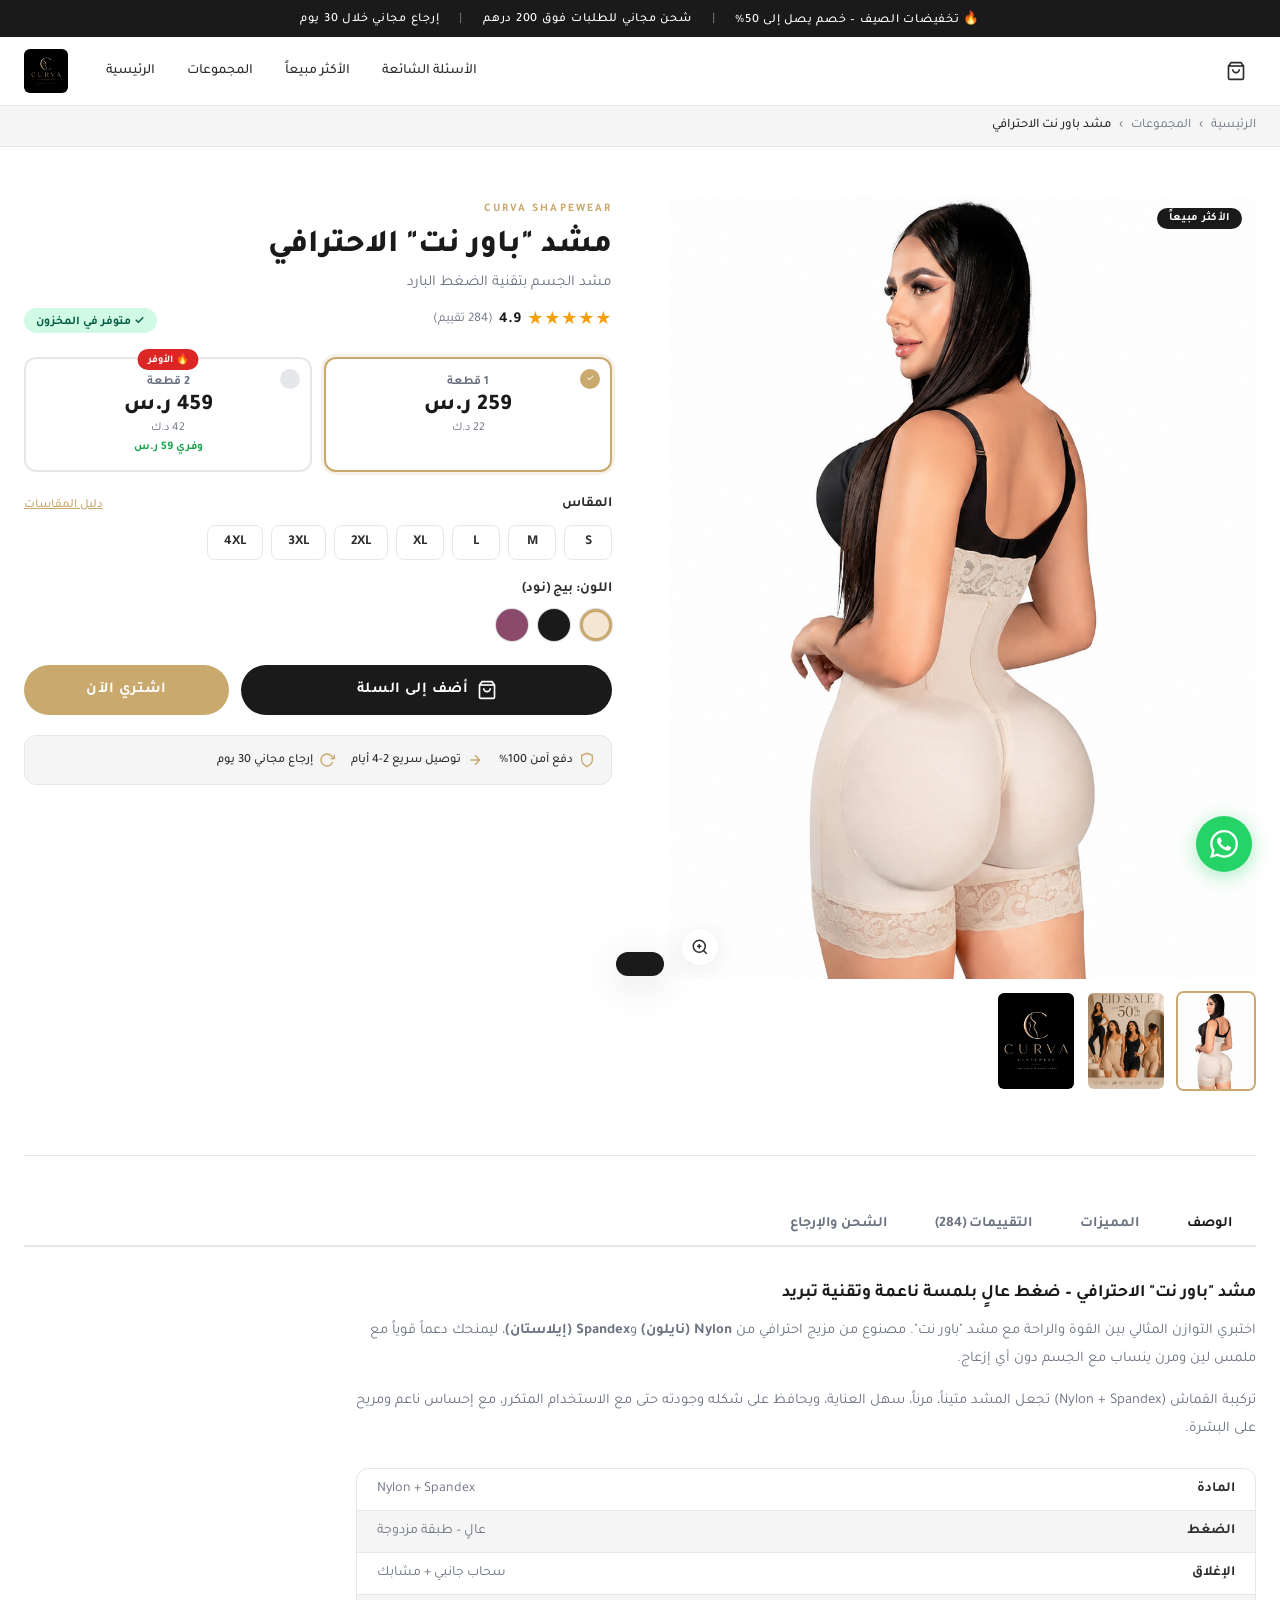
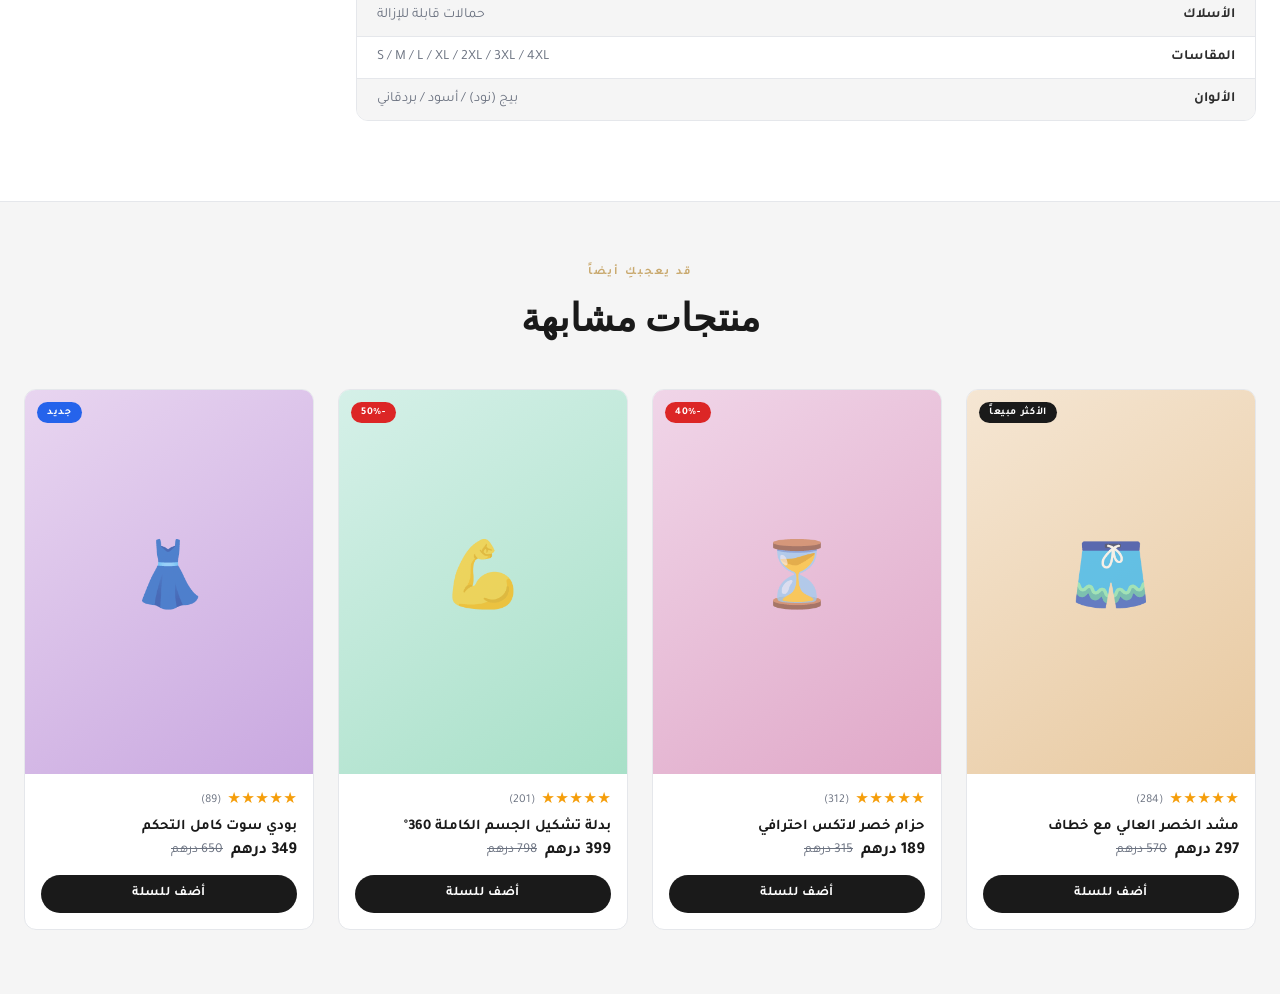
==== commit 5741985c: "Rebrand to Curva Shapewear Replace all RonBodies references with Curva across index.html, product.ht" ====
--- a/product.html
+++ b/product.html
@@ -3,7 +3,7 @@
 <head>
   <meta charset="UTF-8" />
   <meta name="viewport" content="width=device-width, initial-scale=1.0" />
-  <title>مشد باور نت الاحترافي – RonBodies</title>
+  <title>مشد باور نت الاحترافي – Curva Shapewear</title>
   <link rel="stylesheet" href="css/styles.css" />
   <link rel="stylesheet" href="css/product.css" />
   <link rel="preconnect" href="https://fonts.googleapis.com" />
@@ -26,7 +26,7 @@
   <header class="header" id="mainHeader">
     <div class="header-inner">
       <button class="hamburger" id="hamburgerBtn"><span></span><span></span><span></span></button>
-      <a href="index.html" class="logo">RON<span>BODIES</span></a>
+      <a href="index.html" class="logo"><img src="images/logo/logo.png" alt="Curva Shapewear" class="logo-img" /></a>
       <nav class="nav-main">
         <ul>
           <li><a href="index.html">الرئيسية</a></li>
--- a/css/styles.css
+++ b/css/styles.css
@@ -71,8 +71,23 @@
   color: var(--black);
   letter-spacing: 0.04em;
   white-space: nowrap;
+  display: flex;
+  align-items: center;
 }
 .logo span { color: var(--gold); }
+
+/* Logo image */
+.logo-img {
+  height: 44px;
+  width: auto;
+  object-fit: contain;
+  display: block;
+  border-radius: 6px;
+}
+.footer-logo-img {
+  height: 52px;
+  filter: brightness(1.1);
+}
 
 .nav-main { flex: 1; }
 .nav-main ul { display: flex; align-items: center; gap: 4px; }
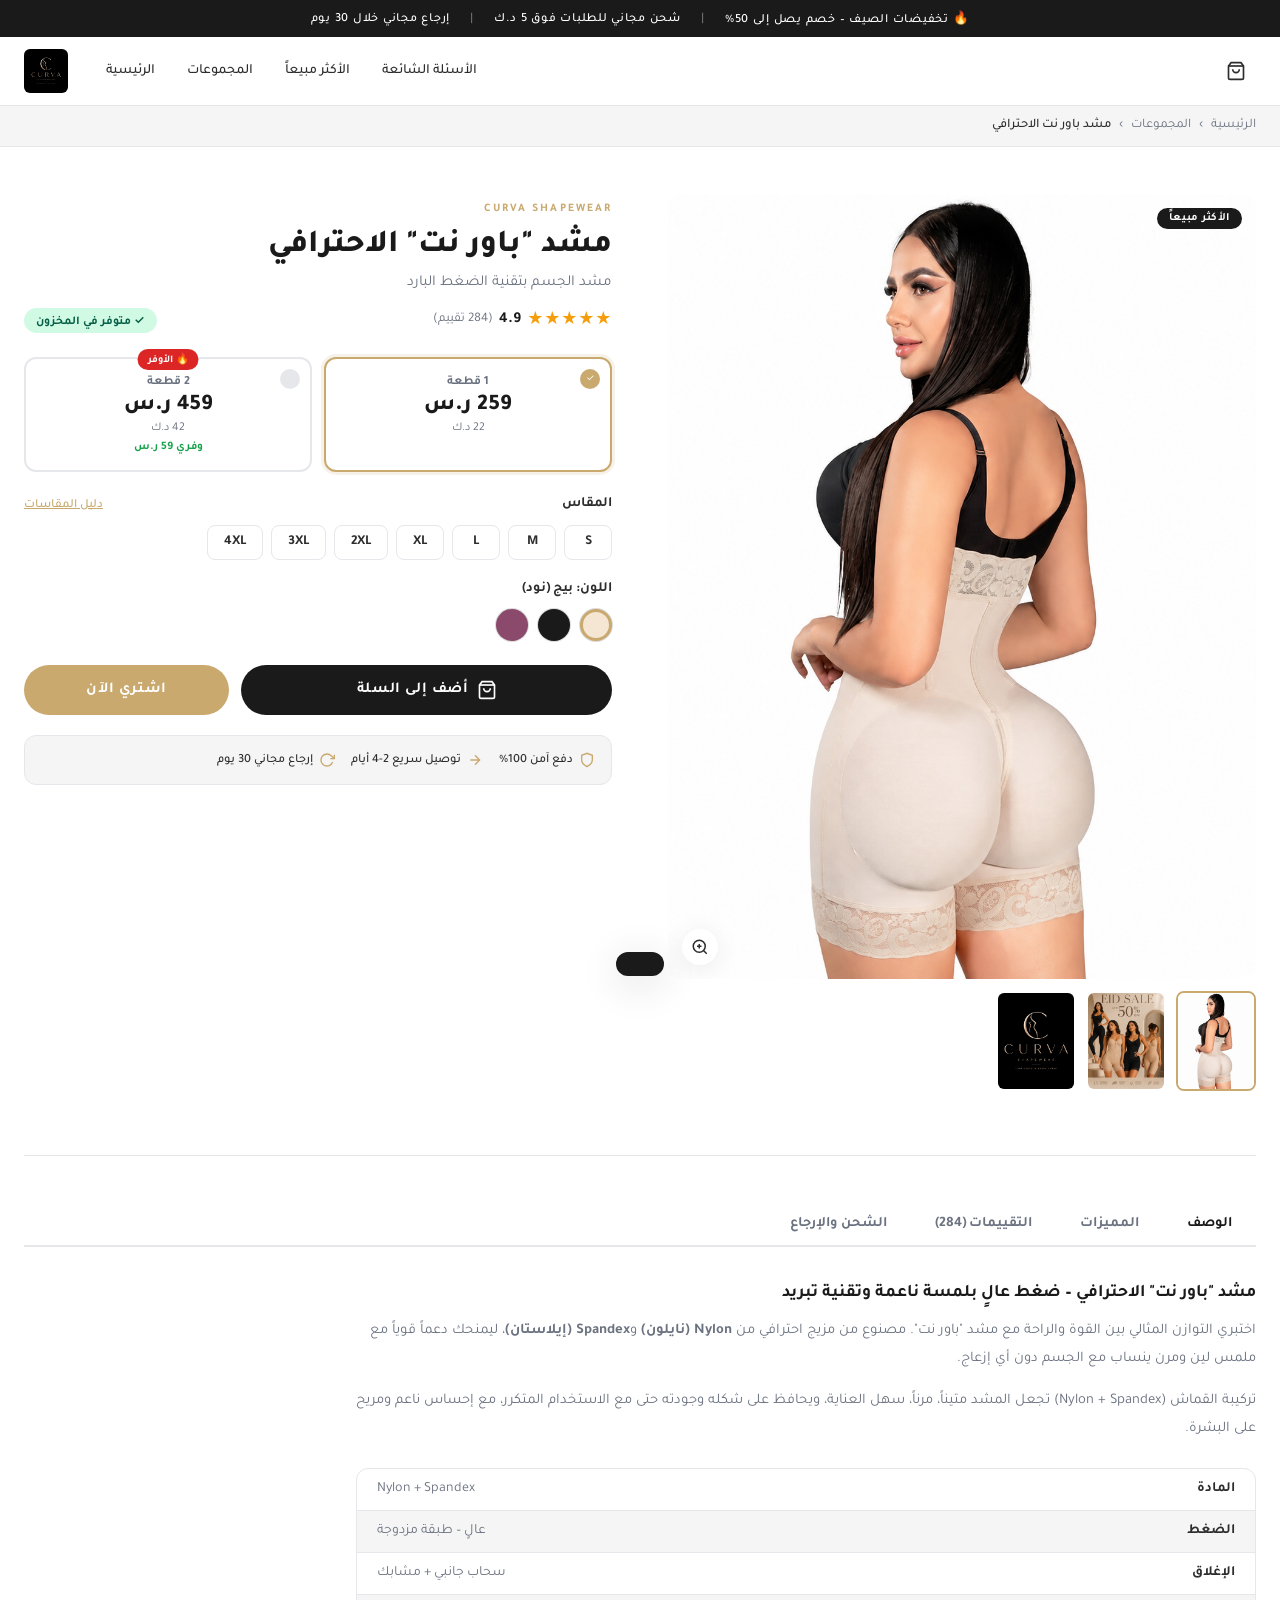
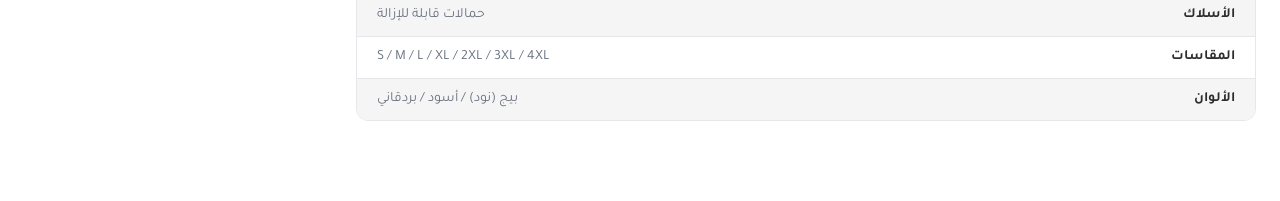
==== commit 9d4ed1f6: "Remove related products, WhatsApp button; update to Kuwait - product.html: removed related products " ====
--- a/product.html
+++ b/product.html
@@ -16,7 +16,7 @@
     <div class="announcement-inner">
       <span>🔥 تخفيضات الصيف – خصم يصل إلى 50%</span>
       <span class="sep">|</span>
-      <span>شحن مجاني للطلبات فوق 200 درهم</span>
+      <span>شحن مجاني للطلبات فوق 5 د.ك</span>
       <span class="sep">|</span>
       <span>إرجاع مجاني خلال 30 يوم</span>
     </div>
@@ -344,8 +344,8 @@
             <div class="shipping-grid">
               <div class="shipping-item">
                 <svg width="32" height="32" viewBox="0 0 24 24" fill="none" stroke="var(--gold)" stroke-width="1.5"><path d="M5 12h14M12 5l7 7-7 7"/></svg>
-                <h4>التوصيل داخل الإمارات</h4>
-                <p>2-4 أيام عمل. شحن مجاني على الطلبات فوق 200 درهم.</p>
+                <h4>التوصيل داخل الكويت</h4>
+                <p>2-4 أيام عمل. شحن مجاني على الطلبات فوق 5 د.ك.</p>
               </div>
               <div class="shipping-item">
                 <svg width="32" height="32" viewBox="0 0 24 24" fill="none" stroke="var(--gold)" stroke-width="1.5"><path d="M5 12h14M12 5l7 7-7 7"/></svg>
@@ -375,78 +375,6 @@
     <img id="lightboxImg" src="" alt="" onclick="event.stopPropagation()" />
   </div>
 
-  <!-- Related Products -->
-  <section class="related-section">
-    <div class="container">
-      <div class="section-header">
-        <p class="section-tag">قد يعجبكِ أيضاً</p>
-        <h2 class="section-title">منتجات مشابهة</h2>
-      </div>
-      <div class="products-grid related-grid">
-        <div class="product-card" onclick="window.location='product.html'">
-          <div class="product-image">
-            <div class="product-placeholder" style="background: linear-gradient(145deg, #f5e6d3, #e8c9a0);">
-              <span class="product-placeholder-icon">🩳</span>
-            </div>
-            <div class="product-badges"><span class="badge bestseller">الأكثر مبيعاً</span></div>
-          </div>
-          <div class="product-info">
-            <div class="product-rating"><span class="stars">★★★★★</span><span class="review-count">(284)</span></div>
-            <h3 class="product-name">مشد الخصر العالي مع خطاف</h3>
-            <div class="product-price"><span class="price-sale">297 درهم</span><span class="price-original">570 درهم</span></div>
-            <button class="btn-add-cart" onclick="event.stopPropagation(); addToCart('مشد الخصر العالي مع خطاف', 297)">أضف للسلة</button>
-          </div>
-        </div>
-        <div class="product-card" onclick="window.location='product.html'">
-          <div class="product-image">
-            <div class="product-placeholder" style="background: linear-gradient(145deg, #f0d5e8, #e0a8c8);">
-              <span class="product-placeholder-icon">⏳</span>
-            </div>
-            <div class="product-badges"><span class="badge sale">-40%</span></div>
-          </div>
-          <div class="product-info">
-            <div class="product-rating"><span class="stars">★★★★★</span><span class="review-count">(312)</span></div>
-            <h3 class="product-name">حزام خصر لاتكس احترافي</h3>
-            <div class="product-price"><span class="price-sale">189 درهم</span><span class="price-original">315 درهم</span></div>
-            <button class="btn-add-cart" onclick="event.stopPropagation(); addToCart('حزام خصر لاتكس احترافي', 189)">أضف للسلة</button>
-          </div>
-        </div>
-        <div class="product-card" onclick="window.location='product.html'">
-          <div class="product-image">
-            <div class="product-placeholder" style="background: linear-gradient(145deg, #d5f0e8, #a8e0c8);">
-              <span class="product-placeholder-icon">💪</span>
-            </div>
-            <div class="product-badges"><span class="badge sale">-50%</span></div>
-          </div>
-          <div class="product-info">
-            <div class="product-rating"><span class="stars">★★★★★</span><span class="review-count">(201)</span></div>
-            <h3 class="product-name">بدلة تشكيل الجسم الكاملة 360°</h3>
-            <div class="product-price"><span class="price-sale">399 درهم</span><span class="price-original">798 درهم</span></div>
-            <button class="btn-add-cart" onclick="event.stopPropagation(); addToCart('بدلة تشكيل الجسم الكاملة 360°', 399)">أضف للسلة</button>
-          </div>
-        </div>
-        <div class="product-card" onclick="window.location='product.html'">
-          <div class="product-image">
-            <div class="product-placeholder" style="background: linear-gradient(145deg, #e8d5f0, #c9a8e0);">
-              <span class="product-placeholder-icon">👗</span>
-            </div>
-            <div class="product-badges"><span class="badge new">جديد</span></div>
-          </div>
-          <div class="product-info">
-            <div class="product-rating"><span class="stars">★★★★★</span><span class="review-count">(89)</span></div>
-            <h3 class="product-name">بودي سوت كامل التحكم</h3>
-            <div class="product-price"><span class="price-sale">349 درهم</span><span class="price-original">650 درهم</span></div>
-            <button class="btn-add-cart" onclick="event.stopPropagation(); addToCart('بودي سوت كامل التحكم', 349)">أضف للسلة</button>
-          </div>
-        </div>
-      </div>
-    </div>
-  </section>
-
-  <!-- WhatsApp Button -->
-  <a class="whatsapp-float" href="https://wa.me/971585250000" target="_blank" aria-label="Chat on WhatsApp">
-    <svg width="28" height="28" viewBox="0 0 24 24" fill="white"><path d="M17.472 14.382c-.297-.149-1.758-.867-2.03-.967-.273-.099-.471-.148-.67.15-.197.297-.767.966-.94 1.164-.173.199-.347.223-.644.075-.297-.15-1.255-.463-2.39-1.475-.883-.788-1.48-1.761-1.653-2.059-.173-.297-.018-.458.13-.606.134-.133.298-.347.446-.52.149-.174.198-.298.298-.497.099-.198.05-.371-.025-.52-.075-.149-.669-1.612-.916-2.207-.242-.579-.487-.5-.669-.51-.173-.008-.371-.01-.57-.01-.198 0-.52.074-.792.372-.272.297-1.04 1.016-1.04 2.479 0 1.462 1.065 2.875 1.213 3.074.149.198 2.096 3.2 5.077 4.487.709.306 1.262.489 1.694.625.712.227 1.36.195 1.871.118.571-.085 1.758-.719 2.006-1.413.248-.694.248-1.289.173-1.413-.074-.124-.272-.198-.57-.347m-5.421 7.403h-.004a9.87 9.87 0 01-5.031-1.378l-.361-.214-3.741.982.998-3.648-.235-.374a9.86 9.86 0 01-1.51-5.26c.001-5.45 4.436-9.884 9.888-9.884 2.64 0 5.122 1.03 6.988 2.898a9.825 9.825 0 012.893 6.994c-.003 5.45-4.437 9.884-9.885 9.884m8.413-18.297A11.815 11.815 0 0012.05 0C5.495 0 .16 5.335.157 11.892c0 2.096.547 4.142 1.588 5.945L.057 24l6.305-1.654a11.882 11.882 0 005.683 1.448h.005c6.554 0 11.89-5.335 11.893-11.893a11.821 11.821 0 00-3.48-8.413z"/></svg>
-  </a>
 
   <!-- Toast -->
   <div class="toast" id="toast"></div>
